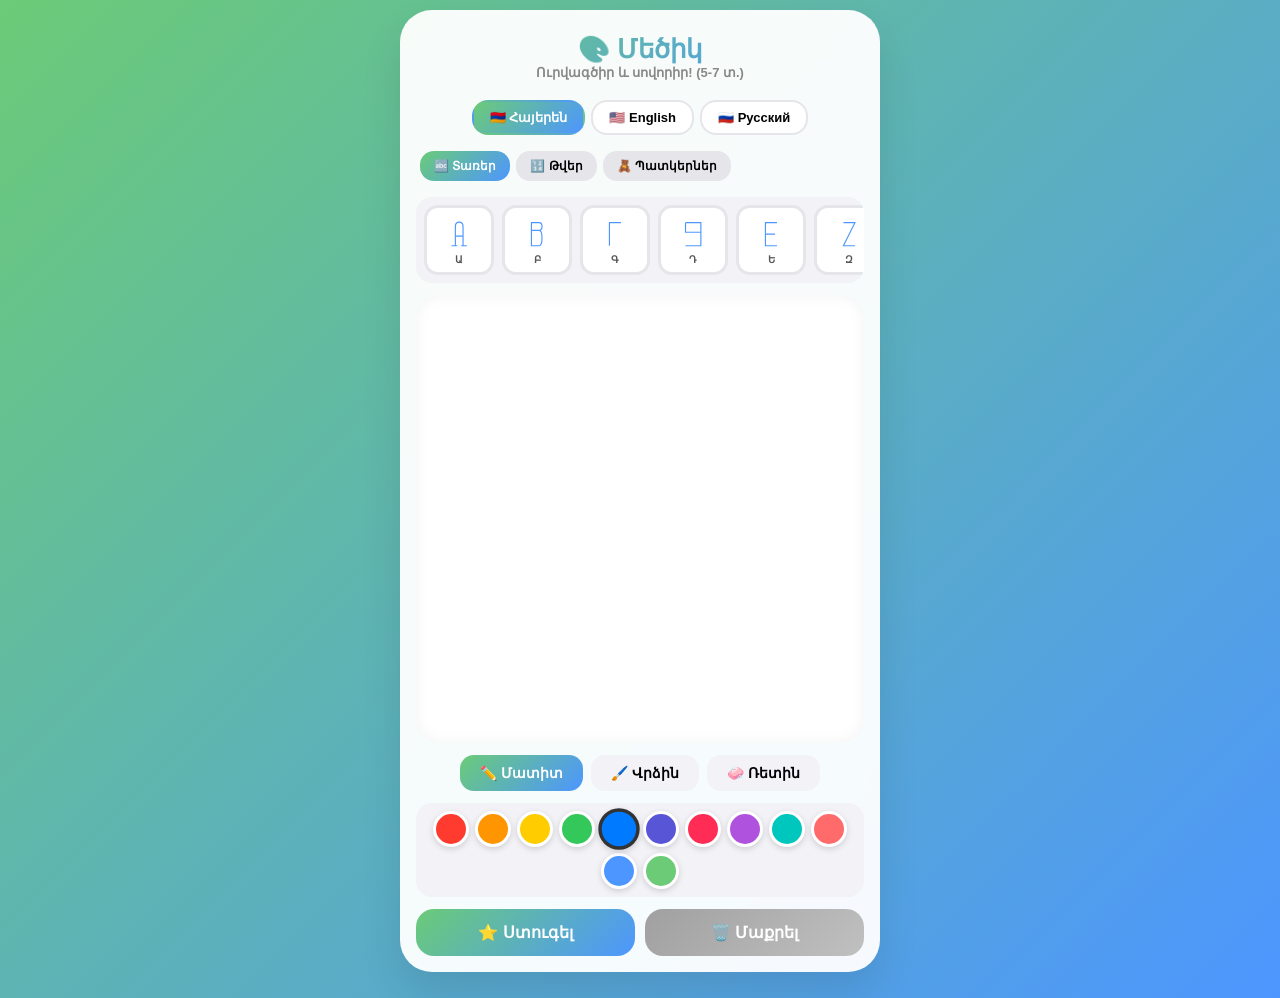
==== nkarik_junior.html @ f784a443 "Add files via upload" ====
<!DOCTYPE html>
<html lang="hy">
<head>
    <meta charset="UTF-8">
    <meta name="viewport" content="width=device-width, initial-scale=1.0, maximum-scale=1.0, user-scalable=no, viewport-fit=cover">
    <title>🎨 Նկարիկ - Մեծիկ (5-7)</title>
    <style>
        * { 
            margin: 0; 
            padding: 0; 
            box-sizing: border-box; 
            -webkit-tap-highlight-color: transparent; 
            user-select: none; 
        }

        @keyframes rainbowBg {
            0% { background-position: 0% 50%; }
            50% { background-position: 100% 50%; }
            100% { background-position: 0% 50%; }
        }

        @keyframes bounce { 0%, 100% { transform: scale(1); } 50% { transform: scale(1.1); } }
        @keyframes fadeIn { from { opacity: 0; transform: translateY(20px); } to { opacity: 1; transform: translateY(0); } }
        @keyframes starPop { 0% { transform: scale(0) rotate(0deg); } 50% { transform: scale(1.3) rotate(180deg); } 100% { transform: scale(1) rotate(360deg); } }

        body { 
            font-family: -apple-system, BlinkMacSystemFont, "Segoe UI", Roboto, sans-serif; 
            background: linear-gradient(135deg, #6BCB77 0%, #4D96FF 25%, #9B59B6 50%, #FF6B6B 75%, #6BCB77 100%);
            background-size: 400% 400%;
            animation: rainbowBg 18s ease infinite;
            min-height: 100vh; 
            display: flex; 
            flex-direction: column; 
            align-items: center; 
            padding: 10px; 
            overflow-y: auto; 
        }

        .app-card { 
            background: rgba(255, 255, 255, 0.95); 
            backdrop-filter: blur(20px);
            border-radius: 32px; 
            padding: 16px; 
            box-shadow: 0 20px 40px rgba(0,0,0,0.1); 
            max-width: 480px; 
            width: 100%; 
            display: flex; 
            flex-direction: column; 
            gap: 12px; 
            margin-bottom: 16px; 
        }

        .header { text-align: center; padding: 8px; }
        .header h1 { font-size: 26px; font-weight: 900; background: linear-gradient(135deg, #6BCB77, #4D96FF); -webkit-background-clip: text; -webkit-text-fill-color: transparent; }
        .header .subtitle { font-size: 13px; color: #888; font-weight: 600; }

        .lang-tabs {
            display: flex;
            gap: 6px;
            justify-content: center;
        }
        .lang-btn {
            padding: 8px 16px;
            border: 2px solid #E5E5EA;
            border-radius: 16px;
            background: white;
            font-size: 13px;
            font-weight: 700;
            cursor: pointer;
            transition: all 0.2s;
        }
        .lang-btn.active {
            background: linear-gradient(135deg, #6BCB77, #4D96FF);
            color: white;
            border-color: transparent;
        }

        .category-tabs {
            display: flex;
            gap: 6px;
            overflow-x: auto;
            padding: 4px;
        }
        .cat-btn {
            padding: 8px 14px;
            border: none;
            border-radius: 14px;
            background: #E5E5EA;
            font-size: 12px;
            font-weight: 700;
            cursor: pointer;
            white-space: nowrap;
            transition: all 0.2s;
        }
        .cat-btn.active {
            background: linear-gradient(135deg, #6BCB77, #4D96FF);
            color: white;
        }

        .template-scroll {
            display: flex;
            gap: 8px;
            overflow-x: auto;
            padding: 8px;
            background: #F2F2F7;
            border-radius: 16px;
        }
        .template-item {
            flex: 0 0 70px;
            height: 70px;
            border: 3px solid #E5E5EA;
            border-radius: 14px;
            background: white;
            cursor: pointer;
            display: flex;
            flex-direction: column;
            align-items: center;
            justify-content: center;
            transition: all 0.2s;
        }
        .template-item:active { transform: scale(0.95); }
        .template-item.active {
            border-color: #4D96FF;
            background: #E8F4FF;
            animation: bounce 0.4s ease;
        }
        .template-item svg {
            width: 60%;
            height: 60%;
            stroke: #4D96FF;
            stroke-width: 3;
            fill: none;
        }
        .template-item span {
            font-size: 10px;
            font-weight: 700;
            color: #555;
        }

        .canvas-area {
            position: relative;
            width: 100%;
            aspect-ratio: 1;
            background: #FFFFFF;
            border-radius: 24px;
            box-shadow: inset 0 0 15px rgba(0,0,0,0.05);
            overflow: hidden;
            touch-action: none;
        }
        canvas { position: absolute; top: 0; left: 0; width: 100%; height: 100%; z-index: 2; }
        .guide-overlay {
            position: absolute; top: 5%; left: 5%; width: 90%; height: 90%;
            opacity: 0.25; z-index: 1;
            display: flex; align-items: center; justify-content: center;
        }
        .guide-overlay svg { width: 100%; height: 100%; stroke: #4D96FF; stroke-width: 4; fill: none; stroke-linecap: round; stroke-linejoin: round; }

        .tools-row {
            display: flex;
            gap: 8px;
            justify-content: center;
        }
        .tool-btn {
            padding: 10px 20px;
            border: none;
            border-radius: 14px;
            background: #F2F2F7;
            font-size: 14px;
            font-weight: 700;
            cursor: pointer;
            transition: all 0.2s;
        }
        .tool-btn.active { background: linear-gradient(135deg, #6BCB77, #4D96FF); color: white; }

        .color-palette {
            display: flex;
            gap: 6px;
            justify-content: center;
            flex-wrap: wrap;
            padding: 8px;
            background: #F2F2F7;
            border-radius: 16px;
        }
        .color-dot {
            width: 36px; height: 36px;
            border-radius: 50%;
            cursor: pointer;
            border: 3px solid white;
            box-shadow: 0 2px 6px rgba(0,0,0,0.15);
            transition: transform 0.2s;
        }
        .color-dot.active { transform: scale(1.15); border-color: #333; }

        .action-btns { display: flex; gap: 10px; }
        .big-btn {
            flex: 1; padding: 14px; border: none; border-radius: 18px;
            font-size: 16px; font-weight: 800; cursor: pointer; color: white;
            display: flex; align-items: center; justify-content: center; gap: 6px;
        }
        .big-btn:active { transform: scale(0.97); }
        .btn-check { background: linear-gradient(135deg, #6BCB77, #4D96FF); }
        .btn-clear { background: linear-gradient(135deg, #A0A0A0, #C0C0C0); }

        .score-panel {
            display: none;
            text-align: center;
            padding: 16px;
            background: linear-gradient(135deg, #FFF9E6, #E6F7FF);
            border-radius: 20px;
            animation: fadeIn 0.5s ease;
        }
        .score-stars { font-size: 40px; margin: 8px 0; }
        .score-text { font-size: 18px; font-weight: 800; color: #4D96FF; }
        .score-bar {
            width: 100%; height: 20px;
            background: #E5E5EA;
            border-radius: 10px;
            overflow: hidden;
            margin: 10px 0;
        }
        .score-fill {
            height: 100%;
            background: linear-gradient(90deg, #6BCB77, #4D96FF);
            border-radius: 10px;
            transition: width 1s ease;
        }

        .result-panel {
            display: none;
            flex-direction: column;
            gap: 10px;
            animation: fadeIn 0.5s ease;
        }
        .result-img {
            width: 100%; aspect-ratio: 1;
            border-radius: 24px; object-fit: cover;
            box-shadow: 0 10px 30px rgba(0,0,0,0.15);
        }
    </style>
</head>
<body>

<div class="app-card">
    <div class="header">
        <h1>🎨 Մեծիկ</h1>
        <div class="subtitle">Ուրվագծիր և սովորիր! (5-7 տ.)</div>
    </div>

    <div class="lang-tabs">
        <button class="lang-btn active" onclick="setLanguage('hy')">🇦🇲 Հայերեն</button>
        <button class="lang-btn" onclick="setLanguage('en')">🇺🇸 English</button>
        <button class="lang-btn" onclick="setLanguage('ru')">🇷🇺 Русский</button>
    </div>

    <div class="category-tabs" id="categoryTabs">
        <button class="cat-btn active" onclick="setCategory('letters')">🔤 Տառեր</button>
        <button class="cat-btn" onclick="setCategory('numbers')">🔢 Թվեր</button>
        <button class="cat-btn" onclick="setCategory('objects')">🧸 Պատկերներ</button>
    </div>

    <div class="template-scroll" id="templateScroll"></div>

    <div class="canvas-area" id="canvasArea">
        <div class="guide-overlay" id="guideOverlay"></div>
        <canvas id="paintCanvas"></canvas>
    </div>

    <div class="tools-row">
        <button class="tool-btn active" onclick="setTool('pencil')">✏️ Մատիտ</button>
        <button class="tool-btn" onclick="setTool('brush')">🖌️ Վրձին</button>
        <button class="tool-btn" onclick="setTool('eraser')">🧼 Ռետին</button>
    </div>

    <div class="color-palette" id="colorPalette"></div>

    <div class="action-btns">
        <button class="big-btn btn-check" onclick="checkAccuracy()">⭐ Ստուգել</button>
        <button class="big-btn btn-clear" onclick="clearCanvas()">🗑️ Մաքրել</button>
    </div>

    <div class="score-panel" id="scorePanel">
        <div class="score-stars" id="scoreStars"></div>
        <div class="score-text" id="scoreText"></div>
        <div class="score-bar"><div class="score-fill" id="scoreFill"></div></div>
    </div>

    <div class="result-panel" id="resultPanel">
        <img class="result-img" id="resultImg" alt="Result">
        <button class="big-btn btn-check" onclick="saveArt()">💾 Պահպանել</button>
    </div>
</div>

<script>
// ============================================
// ՄԵՑԻԿ (5-7) - Ուրվագծում + Ճշգրտություն
// ============================================

const JUNIOR_DATA = {
    hy: {
        letters: [
            { id:'hy_A',  label:'Ա', path:'M40,80 L40,30 C40,15 60,15 60,30 L60,80 M30,80 L45,80 M55,80 L70,80 M40,55 L60,55' },
            { id:'hy_B',  label:'Բ', path:'M35,20 L55,20 C65,20 65,40 55,40 C65,40 65,80 55,80 L35,80 Z M35,40 L55,40' },
            { id:'hy_G',  label:'Գ', path:'M35,80 L35,20 L65,20' },
            { id:'hy_D',  label:'Դ', path:'M30,20 L70,20 L70,80 L30,80 M30,20 L30,45 L70,45' },
            { id:'hy_E',  label:'Ե', path:'M65,20 L35,20 L35,80 L65,80 M35,50 L60,50' },
            { id:'hy_Z',  label:'Զ', path:'M35,20 L65,20 L35,80 L65,80' },
            { id:'hy_EE', label:'Է', path:'M65,20 L35,20 L35,80 M35,50 L60,50' },
            { id:'hy_ET', label:'Ը', path:'M35,20 L35,80 M35,20 C55,20 55,50 35,50 C55,50 55,80 35,80' },
            { id:'hy_TO', label:'Թ', path:'M50,25 C35,25 25,35 25,50 C25,65 35,75 50,75 C65,75 75,65 75,50 C75,35 65,25 50,25 M35,50 L65,50' },
            { id:'hy_JE', label:'Ժ', path:'M35,20 L65,80 M65,20 L35,80 M50,20 L50,80' },
            { id:'hy_INI',label:'Ի', path:'M35,20 L35,80 M65,20 L65,80 M35,80 L65,20' },
            { id:'hy_LYN',label:'Լ', path:'M35,20 L35,80 L65,80' },
            { id:'hy_XAD',label:'Խ', path:'M35,20 L65,80 M65,20 L35,80' },
            { id:'hy_CA', label:'Ծ', path:'M35,80 L35,20 C50,20 65,30 65,50 C65,70 50,80 35,80' },
            { id:'hy_KEN',label:'Կ', path:'M35,20 L35,80 M35,50 L65,20 M35,50 L65,80' },
            { id:'hy_HO', label:'Հ', path:'M35,20 L35,80 M65,20 L65,80 M35,50 L65,50' },
            { id:'hy_DZA',label:'Ձ', path:'M35,20 L65,20 L35,50 L65,50 L35,80 L65,80' },
            { id:'hy_GHAT',label:'Ղ', path:'M65,20 L35,20 L35,80 M35,50 L65,50 L65,80' },
            { id:'hy_TCHE',label:'Ճ', path:'M35,20 L35,50 L65,50 L65,80' },
            { id:'hy_MEN',label:'Մ', path:'M35,80 L35,20 L50,50 L65,20 L65,80' },
            { id:'hy_YI', label:'Յ', path:'M35,20 L35,50 L65,50 M50,50 L50,80' },
            { id:'hy_NOW',label:'Ն', path:'M35,20 L35,80 L65,20 L65,80' },
            { id:'hy_SHA',label:'Շ', path:'M35,20 L35,80 L65,80 L65,20 M50,20 L50,80' },
            { id:'hy_VO', label:'Ո', path:'M35,20 C35,50 65,50 65,20 M50,40 L50,80' },
            { id:'hy_CHA',label:'Չ', path:'M35,20 L35,50 L65,50 M65,20 L65,80' },
            { id:'hy_PE', label:'Պ', path:'M35,80 L35,20 L65,20 L65,50 L35,50' },
            { id:'hy_DJA',label:'Ջ', path:'M35,20 L65,20 M50,20 L50,80 L35,80' },
            { id:'hy_RA', label:'Ռ', path:'M35,80 L35,20 C55,20 65,30 65,50 C65,70 50,80 65,80' },
            { id:'hy_SE', label:'Ս', path:'M65,35 C65,20 35,20 35,45 C35,70 65,70 65,75 C65,90 35,90 35,75' },
            { id:'hy_VEV',label:'Վ', path:'M35,20 L50,80 L65,20' },
            { id:'hy_TYO',label:'Տ', path:'M35,20 L65,20 M50,20 L50,80' },
            { id:'hy_RE', label:'Ր', path:'M35,20 L35,80 M35,20 L65,20 L65,50 L35,50' },
            { id:'hy_TSO',label:'Ց', path:'M35,20 L35,50 L65,20 M35,50 L65,80' },
            { id:'hy_OW', label:'Ու', path:'M25,20 C25,55 55,55 55,20 M40,45 L40,80 M55,20 L75,80' },
            { id:'hy_PIWR',label:'Փ', path:'M50,15 L50,85 M30,35 C30,15 70,15 70,35 C70,55 30,55 30,35 Z' },
            { id:'hy_KE', label:'Ք', path:'M35,20 L65,80 M65,20 L35,80 M35,50 L65,50' },
            { id:'hy_EV', label:'Եվ', path:'M25,45 C45,15 55,45 25,65 L55,65 M65,35 L45,80 L75,80' },
            { id:'hy_O',  label:'Օ', path:'M50,25 C35,25 25,35 25,50 C25,65 35,75 50,75 C65,75 75,65 75,50 C75,35 65,25 50,25' },
            { id:'hy_FE', label:'Ֆ', path:'M50,15 L50,85 M30,35 C30,15 70,15 70,35 C70,55 30,55 30,35 Z M35,60 L65,60' },
        ],
        numbers: [
            { id:'hn0', label:'0', path:'M50,30 C65,30 65,70 50,70 C35,70 35,30 50,30' },
            { id:'hn1', label:'1', path:'M45,35 L50,25 L50,70' },
            { id:'hn2', label:'2', path:'M35,35 C35,20 65,20 65,40 C65,55 35,55 35,70 L65,70' },
            { id:'hn3', label:'3', path:'M30,25 L65,25 L45,50 C55,50 70,58 70,70 C70,82 55,85 40,80' },
            { id:'hn4', label:'4', path:'M55,15 L30,55 L70,55 M55,15 L55,85' },
            { id:'hn5', label:'5', path:'M65,20 L35,20 L35,45 C40,40 65,40 65,62 C65,80 45,82 35,75' },
            { id:'hn6', label:'6', path:'M60,25 C45,25 35,40 35,60 C35,75 45,82 55,82 C65,82 71,72 71,60 C71,48 62,45 52,45' },
            { id:'hn7', label:'7', path:'M30,22 L70,22 L45,82' },
            { id:'hn8', label:'8', path:'M50,50 C30,50 30,22 50,22 C70,22 70,50 50,50 Z M50,50 C25,50 25,82 50,82 C75,82 75,50 50,50 Z' },
            { id:'hn9', label:'9', path:'M48,55 C38,55 29,52 29,40 C29,28 35,18 45,18 C55,18 65,25 65,40 C65,60 55,75 40,82' },
        ],
        objects: [
            { id:'h_apple',  label:'Խնձոր',  path:'M50,25 C40,25 30,30 30,45 C30,65 45,85 50,85 C55,85 70,65 70,45 C70,30 60,25 50,25 Z M50,25 Q55,15 60,10' },
            { id:'h_fish',   label:'Ձկնիկ',  path:'M15,50 C30,25 70,25 85,50 C70,75 30,75 15,50 Z M85,50 L95,65 L90,50 L95,35 Z' },
            { id:'h_butterfly', label:'Թիթեռ', path:'M50,25 C35,10 15,25 15,50 C15,75 35,90 50,75 C65,90 85,75 85,50 C85,25 65,10 50,25 M50,25 L50,75' },
            { id:'h_flower', label:'Ծաղիկ',  path:'M50,25 C55,15 65,15 65,25 C75,25 75,35 65,35 C65,45 55,45 50,35 C45,45 35,45 35,35 C25,35 25,25 35,25 C35,15 45,15 50,25 M50,35 L50,70' },
            { id:'h_house',  label:'Տուն',   path:'M25,80 L25,50 L50,25 L75,50 L75,80 M25,50 L75,50 M40,80 L40,60 L60,60 L60,80' },
            { id:'h_tree',   label:'Ծառ',    path:'M50,20 L25,60 L40,60 L40,80 L60,80 L60,60 L75,60 Z' },
        ]
    },
    en: {
        letters: [
            { id:'en_A', label:'A', path:'M50,15 L25,80 M50,15 L75,80 M33,60 L67,60' },
            { id:'en_B', label:'B', path:'M30,15 L30,85 M30,15 L55,15 C68,15 68,48 30,48 M30,48 L60,48 C70,48 70,85 30,85' },
            { id:'en_C', label:'C', path:'M70,25 C55,10 30,25 30,50 C30,75 55,90 70,75' },
            { id:'en_D', label:'D', path:'M30,15 L30,85 M30,15 C65,15 75,50 30,85' },
            { id:'en_E', label:'E', path:'M65,15 L30,15 L30,85 L65,85 M30,50 L55,50' },
            { id:'en_F', label:'F', path:'M65,15 L30,15 L30,85 M30,50 L55,50' },
            { id:'en_G', label:'G', path:'M70,25 C55,10 30,25 30,50 C30,75 55,90 70,75 L70,52 L52,52' },
            { id:'en_H', label:'H', path:'M30,15 L30,85 M70,15 L70,85 M30,50 L70,50' },
            { id:'en_I', label:'I', path:'M40,15 L60,15 M50,15 L50,85 M40,85 L60,85' },
            { id:'en_J', label:'J', path:'M60,15 L60,65 C60,80 35,80 35,65' },
            { id:'en_K', label:'K', path:'M30,15 L30,85 M70,15 L32,50 L70,85' },
            { id:'en_L', label:'L', path:'M35,15 L35,85 L70,85' },
            { id:'en_M', label:'M', path:'M25,85 L25,15 L50,50 L75,15 L75,85' },
            { id:'en_N', label:'N', path:'M30,85 L30,15 L70,85 L70,15' },
            { id:'en_O', label:'O', path:'M50,20 C70,20 70,80 50,80 C30,80 30,20 50,20' },
            { id:'en_P', label:'P', path:'M30,15 L30,85 M30,15 L55,15 C68,15 68,48 30,48' },
            { id:'en_Q', label:'Q', path:'M50,20 C70,20 70,80 50,80 C30,80 30,20 50,20 M62,62 L80,80' },
            { id:'en_R', label:'R', path:'M30,15 L30,85 M30,15 L55,15 C68,15 68,48 30,48 M32,48 L68,85' },
            { id:'en_S', label:'S', path:'M65,32 C65,15 35,15 35,35 C35,55 65,50 65,68 C65,85 35,85 35,68' },
            { id:'en_T', label:'T', path:'M30,15 L70,15 M50,15 L50,85' },
            { id:'en_U', label:'U', path:'M30,15 L30,60 C30,78 70,78 70,60 L70,15' },
            { id:'en_V', label:'V', path:'M25,15 L50,85 L75,15' },
            { id:'en_W', label:'W', path:'M20,15 L35,85 L50,40 L65,85 L80,15' },
            { id:'en_X', label:'X', path:'M25,15 L75,85 M75,15 L25,85' },
            { id:'en_Y', label:'Y', path:'M25,15 L50,50 L75,15 M50,50 L50,85' },
            { id:'en_Z', label:'Z', path:'M25,20 L75,20 L25,80 L75,80' },
        ],
        numbers: [
            { id:'en0', label:'0', path:'M50,30 C65,30 65,70 50,70 C35,70 35,30 50,30' },
            { id:'en1', label:'1', path:'M35,32 L50,20 L50,80 M35,80 L65,80' },
            { id:'en2', label:'2', path:'M30,35 C30,20 70,20 70,35 C70,55 30,60 30,80 L70,80' },
            { id:'en3', label:'3', path:'M30,25 L70,25 L45,50 C55,50 70,58 70,70 C70,82 55,85 40,80' },
            { id:'en4', label:'4', path:'M55,15 L30,55 L70,55 M55,15 L55,85' },
            { id:'en5', label:'5', path:'M65,20 L35,20 L35,45 C40,40 65,40 65,62 C65,80 45,82 35,75' },
            { id:'en6', label:'6', path:'M60,25 C45,25 35,40 35,60 C35,75 45,82 55,82 C65,82 71,72 71,60 C71,48 62,45 52,45' },
            { id:'en7', label:'7', path:'M30,22 L70,22 L45,82' },
            { id:'en8', label:'8', path:'M50,50 C30,50 30,22 50,22 C70,22 70,50 50,50 Z M50,50 C25,50 25,82 50,82 C75,82 75,50 50,50 Z' },
            { id:'en9', label:'9', path:'M48,55 C38,55 29,52 29,40 C29,28 35,18 45,18 C55,18 65,25 65,40 C65,60 55,75 40,82' },
        ],
        objects: [
            { id:'e_apple', label:'Apple', path:'M50,25 C40,25 30,30 30,45 C30,65 45,85 50,85 C55,85 70,65 70,45 C70,30 60,25 50,25 Z M50,25 Q55,15 60,10' },
            { id:'e_fish', label:'Fish', path:'M15,50 C30,25 70,25 85,50 C70,75 30,75 15,50 Z M85,50 L95,65 L90,50 L95,35 Z' },
            { id:'e_cat', label:'Cat', path:'M30,80 L30,50 L20,35 L30,45 L40,35 L50,45 L60,35 L70,45 L80,35 L70,50 L70,80 M35,40 A3,3 0 1,0 35,41 M65,40 A3,3 0 1,0 65,41' },
            { id:'e_dog', label:'Dog', path:'M25,80 L25,50 L20,30 L30,40 L35,30 L50,35 L65,30 L70,40 L80,30 L75,50 L75,80 M30,45 A3,3 0 1,0 30,46 M60,45 A3,3 0 1,0 60,46' },
            { id:'e_bird', label:'Bird', path:'M20,50 C20,30 40,20 50,30 C60,20 80,30 80,50 C80,60 70,70 50,70 C30,70 20,60 20,50 M80,50 L90,40 L85,50 L90,60' },
            { id:'e_car', label:'Car', path:'M15,70 L20,55 L35,55 L40,45 L70,45 L75,55 L85,55 L90,70 L85,70 C85,60 75,60 75,70 L35,70 C35,60 25,60 25,70 L15,70' },
        ]
    },
    ru: {
        letters: [
            { id:'ru_A', label:'А', path:'M50,15 L25,80 M50,15 L75,80 M33,60 L67,60' },
            { id:'ru_B', label:'Б', path:'M65,22 L35,22 L35,78 C35,78 65,78 65,60 C65,45 35,45 35,45' },
            { id:'ru_V', label:'В', path:'M30,15 L30,85 M30,15 L55,15 C65,15 65,48 30,48 M30,48 L60,48 C70,48 70,85 30,85' },
            { id:'ru_G', label:'Г', path:'M35,85 L35,15 L70,15' },
            { id:'ru_D', label:'Д', path:'M25,75 L35,75 L35,25 L65,25 L65,75 L75,75 M25,75 L25,85 M75,75 L75,85' },
            { id:'ru_E', label:'Е', path:'M65,15 L30,15 L30,85 L65,85 M30,50 L55,50' },
            { id:'ru_YO',label:'Ё', path:'M65,25 L30,25 L30,85 L65,85 M30,55 L55,55 M40,10 A2,2 0 1,0 40,11 M60,10 A2,2 0 1,0 60,11' },
            { id:'ru_ZH',label:'Ж', path:'M30,15 L70,85 M70,15 L30,85 M50,15 L50,85 M30,50 L70,50' },
            { id:'ru_Z', label:'З', path:'M35,25 C35,10 65,10 65,35 C65,50 45,50 45,50 C45,50 65,50 65,70 C65,90 35,90 35,75' },
            { id:'ru_I', label:'И', path:'M30,15 L30,85 M70,15 L70,85 M70,85 L30,15' },
            { id:'ru_Y', label:'Й', path:'M30,25 L30,85 M70,25 L70,85 M70,85 L30,25 M40,15 Q50,8 60,15' },
            { id:'ru_K', label:'К', path:'M35,15 L35,85 M35,50 L65,15 M35,50 L65,85' },
            { id:'ru_L', label:'Л', path:'M30,85 L45,15 L70,15 L70,85' },
            { id:'ru_M', label:'М', path:'M25,85 L25,15 L50,45 L75,15 L75,85' },
            { id:'ru_N', label:'Н', path:'M30,15 L30,85 M70,15 L70,85 M30,50 L70,50' },
            { id:'ru_O', label:'О', path:'M50,20 C70,20 70,80 50,80 C30,80 30,20 50,20' },
            { id:'ru_P', label:'П', path:'M30,85 L30,15 L70,15 L70,85' },
            { id:'ru_R', label:'Р', path:'M35,15 L35,85 M35,15 L60,15 C72,15 72,48 35,48' },
            { id:'ru_S', label:'С', path:'M70,25 C55,10 30,25 30,50 C30,75 55,90 70,75' },
            { id:'ru_T', label:'Т', path:'M25,15 L75,15 M50,15 L50,85' },
            { id:'ru_U', label:'У', path:'M25,15 L45,55 L30,85 M45,55 L70,15' },
            { id:'ru_F', label:'Ф', path:'M50,15 L50,85 M50,50 C25,50 25,25 50,25 C75,25 75,50 50,50 Z M50,50 C25,50 25,75 50,75 C75,75 75,50 50,50 Z' },
            { id:'ru_X', label:'Х', path:'M25,15 L75,85 M75,15 L25,85' },
            { id:'ru_TS',label:'Ц', path:'M30,15 L30,75 L65,75 L65,15 M65,75 L65,85 M65,85 L73,85' },
            { id:'ru_CH',label:'Ч', path:'M30,15 L30,50 L65,50 M65,15 L65,85' },
            { id:'ru_SH',label:'Ш', path:'M25,15 L25,75 L75,75 L75,15 M42,15 L42,75 M58,15 L58,75' },
            { id:'ru_SHCH',label:'Щ', path:'M25,15 L25,75 L75,75 L75,15 M42,15 L42,75 M58,15 L58,75 M75,75 L75,85 L82,85' },
            { id:'ru_HARD',label:'Ъ', path:'M25,20 L45,20 M45,20 L45,80 M45,50 C65,50 65,80 45,80' },
            { id:'ru_YERY',label:'Ы', path:'M30,15 L30,85 M30,50 C55,50 55,85 30,85 M65,15 L65,85' },
            { id:'ru_SOFT',label:'Ь', path:'M35,15 L35,85 M35,50 C60,50 60,85 35,85' },
            { id:'ru_E_REV',label:'Э', path:'M35,25 C55,25 60,35 60,50 C60,65 55,75 35,75 M30,50 L55,50' },
            { id:'ru_YU',label:'Ю', path:'M30,15 L30,85 M30,50 L50,50 M75,50 C75,25 50,25 50,50 C50,75 75,75 75,50 Z' },
            { id:'ru_YA',label:'Я', path:'M40,85 L40,15 L60,15 C72,15 72,45 40,45 M40,45 L65,85' },
        ],
        numbers: [
            { id:'rn0', label:'0', path:'M50,30 C65,30 65,70 50,70 C35,70 35,30 50,30' },
            { id:'rn1', label:'1', path:'M45,35 L50,25 L50,70' },
            { id:'rn2', label:'2', path:'M35,35 C35,20 65,20 65,40 C65,55 35,55 35,70 L65,70' },
            { id:'rn3', label:'3', path:'M30,25 L65,25 L45,50 C55,50 70,58 70,70 C70,82 55,85 40,80' },
            { id:'rn4', label:'4', path:'M55,15 L30,55 L70,55 M55,15 L55,85' },
            { id:'rn5', label:'5', path:'M65,20 L35,20 L35,45 C40,40 65,40 65,62 C65,80 45,82 35,75' },
            { id:'rn6', label:'6', path:'M60,25 C45,25 35,40 35,60 C35,75 45,82 55,82 C65,82 71,72 71,60 C71,48 62,45 52,45' },
            { id:'rn7', label:'7', path:'M30,22 L70,22 L45,82' },
            { id:'rn8', label:'8', path:'M50,50 C30,50 30,22 50,22 C70,22 70,50 50,50 Z M50,50 C25,50 25,82 50,82 C75,82 75,50 50,50 Z' },
            { id:'rn9', label:'9', path:'M48,55 C38,55 29,52 29,40 C29,28 35,18 45,18 C55,18 65,25 65,40 C65,60 55,75 40,82' },
        ],
        objects: [
            { id:'r_apple', label:'Яблоко', path:'M50,25 C40,25 30,30 30,45 C30,65 45,85 50,85 C55,85 70,65 70,45 C70,30 60,25 50,25 Z M50,25 Q55,15 60,10' },
            { id:'r_fish', label:'Рыбка', path:'M15,50 C30,25 70,25 85,50 C70,75 30,75 15,50 Z M85,50 L95,65 L90,50 L95,35 Z' },
            { id:'r_cat', label:'Кошка', path:'M30,80 L30,50 L20,35 L30,45 L40,35 L50,45 L60,35 L70,45 L80,35 L70,50 L70,80 M35,40 A3,3 0 1,0 35,41 M65,40 A3,3 0 1,0 65,41' },
            { id:'r_dog', label:'Собака', path:'M25,80 L25,50 L20,30 L30,40 L35,30 L50,35 L65,30 L70,40 L80,30 L75,50 L75,80 M30,45 A3,3 0 1,0 30,46 M60,45 A3,3 0 1,0 60,46' },
            { id:'r_sun', label:'Солнце', path:'M50,35 C60,35 65,40 65,50 C65,60 60,65 50,65 C40,65 35,60 35,50 C35,40 40,35 50,35 M50,20 L50,10 M50,80 L50,90 M20,50 L10,50 M80,50 L90,50 M28,28 L20,20 M72,72 L80,80 M28,72 L20,80 M72,28 L80,20' },
            { id:'r_ball', label:'Мяч', path:'M50,20 C70,20 80,35 80,50 C80,65 70,80 50,80 C30,80 20,65 20,50 C20,35 30,20 50,20 M20,50 C35,55 65,55 80,50 M50,20 C45,35 45,65 50,80' },
        ]
    }
};

const JUNIOR_COLORS = [
    '#FF3B30', '#FF9500', '#FFCC00', '#34C759', 
    '#007AFF', '#5856D6', '#FF2D55', '#AF52DE',
    '#00C7BE', '#FF6B6B', '#4D96FF', '#6BCB77'
];

let currentLang = 'hy';
let currentCategory = 'letters';
let currentTemplate = null;
let currentTool = 'pencil';
let currentColor = '#4D96FF';
let isDrawing = false;
let userStrokes = [];

const canvas = document.getElementById('paintCanvas');
const ctx = canvas.getContext('2d');
const guideOverlay = document.getElementById('guideOverlay');

function setupCanvas() {
    const rect = document.getElementById('canvasArea').getBoundingClientRect();
    canvas.width = rect.width;
    canvas.height = rect.height;
    ctx.lineCap = 'round';
    ctx.lineJoin = 'round';
}

function setLanguage(lang) {
    currentLang = lang;
    document.querySelectorAll('.lang-btn').forEach(b => b.classList.remove('active'));
    event.target.classList.add('active');
    renderTemplates();
}

function setCategory(cat) {
    currentCategory = cat;
    document.querySelectorAll('.cat-btn').forEach(b => b.classList.remove('active'));
    event.target.classList.add('active');
    renderTemplates();
}

function renderTemplates() {
    const scroll = document.getElementById('templateScroll');
    scroll.innerHTML = '';

    const items = JUNIOR_DATA[currentLang][currentCategory];
    items.forEach(tmpl => {
        const item = document.createElement('div');
        item.className = 'template-item';
        item.innerHTML = `
            <svg viewBox="0 0 100 100"><path d="${tmpl.path}" /></svg>
            <span>${tmpl.label}</span>
        `;
        item.onclick = () => selectTemplate(tmpl, item);
        scroll.appendChild(item);
    });
}

function selectTemplate(tmpl, element) {
    currentTemplate = tmpl;
    userStrokes = [];
    document.querySelectorAll('.template-item').forEach(i => i.classList.remove('active'));
    element.classList.add('active');

    guideOverlay.innerHTML = `<svg viewBox="0 0 100 100"><path d="${tmpl.path}" /></svg>`;
    clearCanvas();
    document.getElementById('scorePanel').style.display = 'none';
}

function renderColors() {
    const palette = document.getElementById('colorPalette');
    palette.innerHTML = '';

    JUNIOR_COLORS.forEach((color, i) => {
        const dot = document.createElement('div');
        dot.className = `color-dot ${i === 4 ? 'active' : ''}`;
        dot.style.backgroundColor = color;
        dot.onclick = () => {
            currentColor = color;
            document.querySelectorAll('.color-dot').forEach(d => d.classList.remove('active'));
            dot.classList.add('active');
        };
        palette.appendChild(dot);
    });
}

function setTool(tool) {
    currentTool = tool;
    document.querySelectorAll('.tool-btn').forEach(b => b.classList.remove('active'));
    event.target.classList.add('active');
}

function getPos(e) {
    const rect = canvas.getBoundingClientRect();
    const clientX = e.touches ? e.touches[0].clientX : e.clientX;
    const clientY = e.touches ? e.touches[0].clientY : e.clientY;
    return { x: clientX - rect.left, y: clientY - rect.top };
}

function startDraw(e) {
    isDrawing = true;
    const pos = getPos(e);
    ctx.beginPath();
    ctx.moveTo(pos.x, pos.y);
    userStrokes.push([pos]);
}

function draw(e) {
    if (!isDrawing) return;
    const pos = getPos(e);

    if (currentTool === 'eraser') {
        ctx.globalCompositeOperation = 'destination-out';
        ctx.lineWidth = 20;
    } else {
        ctx.globalCompositeOperation = 'source-over';
        ctx.strokeStyle = currentColor;
        ctx.lineWidth = currentTool === 'brush' ? 12 : 6;
    }

    ctx.lineTo(pos.x, pos.y);
    ctx.stroke();

    if (userStrokes.length > 0) {
        userStrokes[userStrokes.length - 1].push(pos);
    }
}

function stopDraw() {
    isDrawing = false;
    ctx.beginPath();
    ctx.globalCompositeOperation = 'source-over';
}

function clearCanvas() {
    ctx.clearRect(0, 0, canvas.width, canvas.height);
    userStrokes = [];
    document.getElementById('scorePanel').style.display = 'none';
    document.getElementById('resultPanel').style.display = 'none';
}

// Simple accuracy check based on pixel coverage
function checkAccuracy() {
    if (!currentTemplate || userStrokes.length === 0) {
        alert('Նախ նկարիր ուրվագիծը!');
        return;
    }

    // Create a canvas with the guide path
    const guideCanvas = document.createElement('canvas');
    guideCanvas.width = canvas.width;
    guideCanvas.height = canvas.height;
    const gctx = guideCanvas.getContext('2d');

    gctx.strokeStyle = 'white';
    gctx.lineWidth = 15;
    gctx.lineCap = 'round';
    gctx.lineJoin = 'round';

    const path = new Path2D(currentTemplate.path);
    gctx.save();
    gctx.translate(canvas.width/2, canvas.height/2);
    gctx.scale(canvas.width/100 * 0.9, canvas.height/100 * 0.9);
    gctx.translate(-50, -50);
    gctx.stroke(path);
    gctx.restore();

    // Get pixel data
    const guideData = gctx.getImageData(0, 0, canvas.width, canvas.height).data;
    const userData = ctx.getImageData(0, 0, canvas.width, canvas.height).data;

    let guidePixels = 0;
    let coveredPixels = 0;

    for (let i = 3; i < guideData.length; i += 4) {
        if (guideData[i] > 0) {
            guidePixels++;
            if (userData[i] > 0) {
                coveredPixels++;
            }
        }
    }

    const accuracy = guidePixels > 0 ? Math.round((coveredPixels / guidePixels) * 100) : 0;
    showScore(accuracy);
}

function showScore(accuracy) {
    const panel = document.getElementById('scorePanel');
    const stars = document.getElementById('scoreStars');
    const text = document.getElementById('scoreText');
    const fill = document.getElementById('scoreFill');

    panel.style.display = 'block';

    // Stars
    let starCount = accuracy > 80 ? 3 : accuracy > 50 ? 2 : 1;
    stars.innerText = '⭐'.repeat(starCount);

    // Text
    const messages = {
        hy: { high: 'Գերազանց! 🎉', mid: 'Լավ է! 👍', low: 'Փորձիր կրկին! 💪' },
        en: { high: 'Excellent! 🎉', mid: 'Good job! 👍', low: 'Try again! 💪' },
        ru: { high: 'Отлично! 🎉', mid: 'Хорошо! 👍', low: 'Попробуй еще! 💪' }
    };

    let level = accuracy > 80 ? 'high' : accuracy > 50 ? 'mid' : 'low';
    text.innerText = `${messages[currentLang][level]} — ${accuracy}%`;

    // Bar
    fill.style.width = accuracy + '%';

    // Generate colored result
    generateResult(accuracy);
}

function generateResult(accuracy) {
    const resultCanvas = document.createElement('canvas');
    resultCanvas.width = 512;
    resultCanvas.height = 512;
    const rctx = resultCanvas.getContext('2d');

    // Background based on accuracy
    const grad = rctx.createLinearGradient(0, 0, 512, 512);
    if (accuracy > 80) {
        grad.addColorStop(0, '#E8F5E9');
        grad.addColorStop(1, '#C8E6C9');
    } else if (accuracy > 50) {
        grad.addColorStop(0, '#FFF8E1');
        grad.addColorStop(1, '#FFECB3');
    } else {
        grad.addColorStop(0, '#FFEBEE');
        grad.addColorStop(1, '#FFCDD2');
    }
    rctx.fillStyle = grad;
    rctx.fillRect(0, 0, 512, 512);

    // Draw the shape with user's color
    rctx.strokeStyle = currentColor;
    rctx.fillStyle = currentColor + '40';
    rctx.lineWidth = 8;

    const path = new Path2D(currentTemplate.path);
    rctx.save();
    rctx.translate(256, 256);
    rctx.scale(3.5, 3.5);
    rctx.translate(-50, -50);
    rctx.fill(path);
    rctx.stroke(path);
    rctx.restore();

    // Add sparkles for high accuracy
    if (accuracy > 80) {
        for (let i = 0; i < 30; i++) {
            rctx.fillStyle = `hsl(${Math.random() * 360}, 100%, 70%)`;
            rctx.beginPath();
            rctx.arc(Math.random() * 512, Math.random() * 512, Math.random() * 6 + 2, 0, Math.PI * 2);
            rctx.fill();
        }
    }

    document.getElementById('resultImg').src = resultCanvas.toDataURL('image/png');
    document.getElementById('resultPanel').style.display = 'flex';
}

function saveArt() {
    const link = document.createElement('a');
    link.download = `nkarik-junior-${Date.now()}.png`;
    link.href = document.getElementById('resultImg').src;
    link.click();
}

// Events
canvas.addEventListener('mousedown', startDraw);
canvas.addEventListener('mousemove', draw);
canvas.addEventListener('mouseup', stopDraw);
canvas.addEventListener('mouseout', stopDraw);

canvas.addEventListener('touchstart', (e) => { e.preventDefault(); startDraw(e); });
canvas.addEventListener('touchmove', (e) => { e.preventDefault(); draw(e); });
canvas.addEventListener('touchend', stopDraw);

window.addEventListener('resize', setupCanvas);

// Init
setTimeout(() => {
    setupCanvas();
    renderTemplates();
    renderColors();
}, 100);
</script>
</body>
</html>
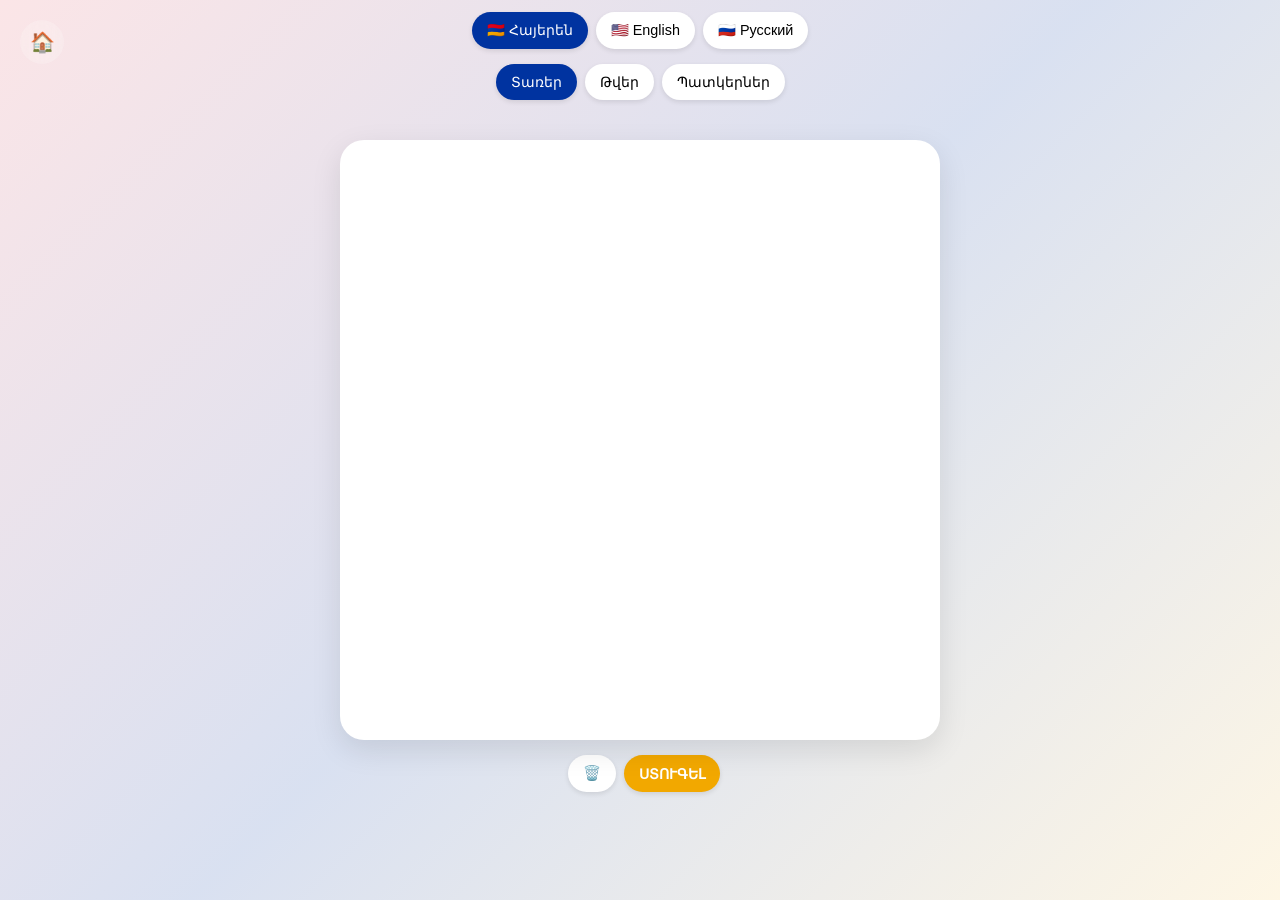
==== commit fabd5a5a: "Reconstruct Nkarik AI into modular age-grouped architecture - Restructured 7 legacy HTML files into " ====
--- a/nkarik_junior.html
+++ b/nkarik_junior.html
@@ -2,761 +2,381 @@
 <html lang="hy">
 <head>
     <meta charset="UTF-8">
-    <meta name="viewport" content="width=device-width, initial-scale=1.0, maximum-scale=1.0, user-scalable=no, viewport-fit=cover">
-    <title>🎨 Նկարիկ - Մեծիկ (5-7)</title>
+    <meta name="viewport" content="width=device-width, initial-scale=1.0, maximum-scale=1.0, user-scalable=no">
+    <title>Նկարիկ Մեծիկ (5-7)</title>
+    <link rel="stylesheet" href="shared/styles.css">
     <style>
-        * { 
-            margin: 0; 
-            padding: 0; 
-            box-sizing: border-box; 
-            -webkit-tap-highlight-color: transparent; 
-            user-select: none; 
-        }
-
-        @keyframes rainbowBg {
-            0% { background-position: 0% 50%; }
-            50% { background-position: 100% 50%; }
-            100% { background-position: 0% 50%; }
-        }
-
-        @keyframes bounce { 0%, 100% { transform: scale(1); } 50% { transform: scale(1.1); } }
-        @keyframes fadeIn { from { opacity: 0; transform: translateY(20px); } to { opacity: 1; transform: translateY(0); } }
-        @keyframes starPop { 0% { transform: scale(0) rotate(0deg); } 50% { transform: scale(1.3) rotate(180deg); } 100% { transform: scale(1) rotate(360deg); } }
-
-        body { 
-            font-family: -apple-system, BlinkMacSystemFont, "Segoe UI", Roboto, sans-serif; 
-            background: linear-gradient(135deg, #6BCB77 0%, #4D96FF 25%, #9B59B6 50%, #FF6B6B 75%, #6BCB77 100%);
-            background-size: 400% 400%;
-            animation: rainbowBg 18s ease infinite;
-            min-height: 100vh; 
-            display: flex; 
-            flex-direction: column; 
-            align-items: center; 
-            padding: 10px; 
-            overflow-y: auto; 
-        }
-
-        .app-card { 
-            background: rgba(255, 255, 255, 0.95); 
-            backdrop-filter: blur(20px);
-            border-radius: 32px; 
-            padding: 16px; 
-            box-shadow: 0 20px 40px rgba(0,0,0,0.1); 
-            max-width: 480px; 
-            width: 100%; 
-            display: flex; 
-            flex-direction: column; 
-            gap: 12px; 
-            margin-bottom: 16px; 
-        }
-
-        .header { text-align: center; padding: 8px; }
-        .header h1 { font-size: 26px; font-weight: 900; background: linear-gradient(135deg, #6BCB77, #4D96FF); -webkit-background-clip: text; -webkit-text-fill-color: transparent; }
-        .header .subtitle { font-size: 13px; color: #888; font-weight: 600; }
-
-        .lang-tabs {
+        .canvas-wrapper {
+            background: white;
+            border-radius: 24px;
+            padding: 10px;
+            box-shadow: 0 10px 30px rgba(0,0,0,0.1);
+            margin: 15px 0;
+            width: 100%;
+            aspect-ratio: 1;
+            position: relative;
+        }
+        canvas {
+            width: 100%;
+            height: 100%;
+            border-radius: 16px;
+            touch-action: none;
+            position: absolute;
+            top: 10px;
+            left: 10px;
+            width: calc(100% - 20px);
+            height: calc(100% - 20px);
+        }
+        #guideCanvas {
+            pointer-events: none;
+            opacity: 0.25;
+        }
+        .toolbar {
             display: flex;
-            gap: 6px;
+            flex-wrap: wrap;
+            gap: 8px;
             justify-content: center;
-        }
-        .lang-btn {
-            padding: 8px 16px;
-            border: 2px solid #E5E5EA;
-            border-radius: 16px;
-            background: white;
-            font-size: 13px;
-            font-weight: 700;
-            cursor: pointer;
-            transition: all 0.2s;
-        }
-        .lang-btn.active {
-            background: linear-gradient(135deg, #6BCB77, #4D96FF);
-            color: white;
-            border-color: transparent;
-        }
-
-        .category-tabs {
-            display: flex;
-            gap: 6px;
-            overflow-x: auto;
-            padding: 4px;
-        }
-        .cat-btn {
-            padding: 8px 14px;
+            margin-bottom: 15px;
+        }
+        .btn {
+            padding: 10px 15px;
+            border-radius: 20px;
             border: none;
-            border-radius: 14px;
-            background: #E5E5EA;
-            font-size: 12px;
-            font-weight: 700;
-            cursor: pointer;
-            white-space: nowrap;
-            transition: all 0.2s;
-        }
-        .cat-btn.active {
-            background: linear-gradient(135deg, #6BCB77, #4D96FF);
-            color: white;
-        }
-
-        .template-scroll {
-            display: flex;
-            gap: 8px;
-            overflow-x: auto;
-            padding: 8px;
-            background: #F2F2F7;
-            border-radius: 16px;
-        }
-        .template-item {
-            flex: 0 0 70px;
-            height: 70px;
-            border: 3px solid #E5E5EA;
-            border-radius: 14px;
             background: white;
             cursor: pointer;
+            box-shadow: 0 2px 5px rgba(0,0,0,0.1);
+            font-size: 0.9rem;
+        }
+        .btn.active {
+            background: var(--arm-blue);
+            color: white;
+        }
+        .templates {
             display: flex;
+            gap: 10px;
+            overflow-x: auto;
+            width: 100%;
+            padding: 5px 0;
+        }
+        .template-card {
+            min-width: 70px;
+            height: 70px;
+            background: white;
+            border-radius: 12px;
+            padding: 5px;
+            text-align: center;
+            cursor: pointer;
+            box-shadow: 0 2px 5px rgba(0,0,0,0.1);
+        }
+        .template-card svg {
+            width: 40px;
+            height: 40px;
+        }
+        .label { font-size: 0.7rem; color: #666; }
+
+        .score-overlay {
+            position: fixed;
+            inset: 0;
+            background: rgba(255,255,255,0.95);
+            display: none;
             flex-direction: column;
             align-items: center;
             justify-content: center;
-            transition: all 0.2s;
-        }
-        .template-item:active { transform: scale(0.95); }
-        .template-item.active {
-            border-color: #4D96FF;
-            background: #E8F4FF;
-            animation: bounce 0.4s ease;
-        }
-        .template-item svg {
-            width: 60%;
-            height: 60%;
-            stroke: #4D96FF;
-            stroke-width: 3;
-            fill: none;
-        }
-        .template-item span {
-            font-size: 10px;
-            font-weight: 700;
-            color: #555;
-        }
-
-        .canvas-area {
-            position: relative;
-            width: 100%;
-            aspect-ratio: 1;
-            background: #FFFFFF;
-            border-radius: 24px;
-            box-shadow: inset 0 0 15px rgba(0,0,0,0.05);
-            overflow: hidden;
-            touch-action: none;
-        }
-        canvas { position: absolute; top: 0; left: 0; width: 100%; height: 100%; z-index: 2; }
-        .guide-overlay {
-            position: absolute; top: 5%; left: 5%; width: 90%; height: 90%;
-            opacity: 0.25; z-index: 1;
-            display: flex; align-items: center; justify-content: center;
-        }
-        .guide-overlay svg { width: 100%; height: 100%; stroke: #4D96FF; stroke-width: 4; fill: none; stroke-linecap: round; stroke-linejoin: round; }
-
-        .tools-row {
-            display: flex;
-            gap: 8px;
-            justify-content: center;
-        }
-        .tool-btn {
-            padding: 10px 20px;
-            border: none;
-            border-radius: 14px;
-            background: #F2F2F7;
-            font-size: 14px;
-            font-weight: 700;
-            cursor: pointer;
-            transition: all 0.2s;
-        }
-        .tool-btn.active { background: linear-gradient(135deg, #6BCB77, #4D96FF); color: white; }
-
-        .color-palette {
-            display: flex;
-            gap: 6px;
-            justify-content: center;
-            flex-wrap: wrap;
-            padding: 8px;
-            background: #F2F2F7;
-            border-radius: 16px;
-        }
-        .color-dot {
-            width: 36px; height: 36px;
-            border-radius: 50%;
-            cursor: pointer;
-            border: 3px solid white;
-            box-shadow: 0 2px 6px rgba(0,0,0,0.15);
-            transition: transform 0.2s;
-        }
-        .color-dot.active { transform: scale(1.15); border-color: #333; }
-
-        .action-btns { display: flex; gap: 10px; }
-        .big-btn {
-            flex: 1; padding: 14px; border: none; border-radius: 18px;
-            font-size: 16px; font-weight: 800; cursor: pointer; color: white;
-            display: flex; align-items: center; justify-content: center; gap: 6px;
-        }
-        .big-btn:active { transform: scale(0.97); }
-        .btn-check { background: linear-gradient(135deg, #6BCB77, #4D96FF); }
-        .btn-clear { background: linear-gradient(135deg, #A0A0A0, #C0C0C0); }
-
-        .score-panel {
-            display: none;
-            text-align: center;
-            padding: 16px;
-            background: linear-gradient(135deg, #FFF9E6, #E6F7FF);
+            z-index: 2000;
+        }
+        .stars { font-size: 4rem; margin: 20px 0; }
+        .result-canvas {
+            width: 256px;
+            height: 256px;
             border-radius: 20px;
-            animation: fadeIn 0.5s ease;
-        }
-        .score-stars { font-size: 40px; margin: 8px 0; }
-        .score-text { font-size: 18px; font-weight: 800; color: #4D96FF; }
-        .score-bar {
-            width: 100%; height: 20px;
-            background: #E5E5EA;
-            border-radius: 10px;
-            overflow: hidden;
-            margin: 10px 0;
-        }
-        .score-fill {
-            height: 100%;
-            background: linear-gradient(90deg, #6BCB77, #4D96FF);
-            border-radius: 10px;
-            transition: width 1s ease;
-        }
-
-        .result-panel {
-            display: none;
-            flex-direction: column;
-            gap: 10px;
-            animation: fadeIn 0.5s ease;
-        }
-        .result-img {
-            width: 100%; aspect-ratio: 1;
-            border-radius: 24px; object-fit: cover;
-            box-shadow: 0 10px 30px rgba(0,0,0,0.15);
+            box-shadow: 0 10px 30px rgba(0,0,0,0.2);
+            margin-bottom: 20px;
         }
     </style>
 </head>
 <body>
-
-<div class="app-card">
-    <div class="header">
-        <h1>🎨 Մեծիկ</h1>
-        <div class="subtitle">Ուրվագծիր և սովորիր! (5-7 տ.)</div>
+    <button class="back-btn" onclick="location.href='index.html'">🏠</button>
+
+    <div class="container">
+        <div class="toolbar" id="langs">
+            <button class="btn active" onclick="setLanguage('hy', this)">🇦🇲 Հայերեն</button>
+            <button class="btn" onclick="setLanguage('en', this)">🇺🇸 English</button>
+            <button class="btn" onclick="setLanguage('ru', this)">🇷🇺 Русский</button>
+        </div>
+
+        <div class="toolbar" id="cats">
+            <button class="btn active" onclick="setCategory('hy_letters', this)" id="btn_hy">Տառեր</button>
+            <button class="btn" onclick="setCategory('numbers', this)" id="btn_num">Թվեր</button>
+            <button class="btn" onclick="setCategory('objects', this)" id="btn_obj">Պատկերներ</button>
+        </div>
+
+        <div class="templates" id="templateList"></div>
+
+        <div class="canvas-wrapper">
+            <canvas id="userCanvas"></canvas>
+            <canvas id="guideCanvas"></canvas>
+        </div>
+
+        <div class="toolbar">
+            <div id="palette" style="display: flex; gap: 5px;"></div>
+            <button class="btn" onclick="clearCanvas()">🗑️</button>
+            <button class="btn" style="background: var(--arm-orange); color: white; font-weight: bold;" onclick="checkMyDrawing()" id="btn_check">ՍՏՈՒԳԵԼ</button>
+        </div>
     </div>
 
-    <div class="lang-tabs">
-        <button class="lang-btn active" onclick="setLanguage('hy')">🇦🇲 Հայերեն</button>
-        <button class="lang-btn" onclick="setLanguage('en')">🇺🇸 English</button>
-        <button class="lang-btn" onclick="setLanguage('ru')">🇷🇺 Русский</button>
+    <div class="score-overlay" id="scoreOverlay">
+        <h2 id="scoreTitle">Գերազանց!</h2>
+        <div class="stars" id="starDisplay">⭐⭐⭐</div>
+        <canvas class="result-canvas" id="resultCanvas" width="512" height="512"></canvas>
+        <div class="toolbar">
+            <button class="btn" onclick="closeOverlay()">Նորից</button>
+            <button class="btn" onclick="saveResult()">Պահպանել</button>
+        </div>
     </div>
 
-    <div class="category-tabs" id="categoryTabs">
-        <button class="cat-btn active" onclick="setCategory('letters')">🔤 Տառեր</button>
-        <button class="cat-btn" onclick="setCategory('numbers')">🔢 Թվեր</button>
-        <button class="cat-btn" onclick="setCategory('objects')">🧸 Պատկերներ</button>
-    </div>
-
-    <div class="template-scroll" id="templateScroll"></div>
-
-    <div class="canvas-area" id="canvasArea">
-        <div class="guide-overlay" id="guideOverlay"></div>
-        <canvas id="paintCanvas"></canvas>
-    </div>
-
-    <div class="tools-row">
-        <button class="tool-btn active" onclick="setTool('pencil')">✏️ Մատիտ</button>
-        <button class="tool-btn" onclick="setTool('brush')">🖌️ Վրձին</button>
-        <button class="tool-btn" onclick="setTool('eraser')">🧼 Ռետին</button>
-    </div>
-
-    <div class="color-palette" id="colorPalette"></div>
-
-    <div class="action-btns">
-        <button class="big-btn btn-check" onclick="checkAccuracy()">⭐ Ստուգել</button>
-        <button class="big-btn btn-clear" onclick="clearCanvas()">🗑️ Մաքրել</button>
-    </div>
-
-    <div class="score-panel" id="scorePanel">
-        <div class="score-stars" id="scoreStars"></div>
-        <div class="score-text" id="scoreText"></div>
-        <div class="score-bar"><div class="score-fill" id="scoreFill"></div></div>
-    </div>
-
-    <div class="result-panel" id="resultPanel">
-        <img class="result-img" id="resultImg" alt="Result">
-        <button class="big-btn btn-check" onclick="saveArt()">💾 Պահպանել</button>
-    </div>
-</div>
-
-<script>
-// ============================================
-// ՄԵՑԻԿ (5-7) - Ուրվագծում + Ճշգրտություն
-// ============================================
-
-const JUNIOR_DATA = {
-    hy: {
-        letters: [
-            { id:'hy_A',  label:'Ա', path:'M40,80 L40,30 C40,15 60,15 60,30 L60,80 M30,80 L45,80 M55,80 L70,80 M40,55 L60,55' },
-            { id:'hy_B',  label:'Բ', path:'M35,20 L55,20 C65,20 65,40 55,40 C65,40 65,80 55,80 L35,80 Z M35,40 L55,40' },
-            { id:'hy_G',  label:'Գ', path:'M35,80 L35,20 L65,20' },
-            { id:'hy_D',  label:'Դ', path:'M30,20 L70,20 L70,80 L30,80 M30,20 L30,45 L70,45' },
-            { id:'hy_E',  label:'Ե', path:'M65,20 L35,20 L35,80 L65,80 M35,50 L60,50' },
-            { id:'hy_Z',  label:'Զ', path:'M35,20 L65,20 L35,80 L65,80' },
-            { id:'hy_EE', label:'Է', path:'M65,20 L35,20 L35,80 M35,50 L60,50' },
-            { id:'hy_ET', label:'Ը', path:'M35,20 L35,80 M35,20 C55,20 55,50 35,50 C55,50 55,80 35,80' },
-            { id:'hy_TO', label:'Թ', path:'M50,25 C35,25 25,35 25,50 C25,65 35,75 50,75 C65,75 75,65 75,50 C75,35 65,25 50,25 M35,50 L65,50' },
-            { id:'hy_JE', label:'Ժ', path:'M35,20 L65,80 M65,20 L35,80 M50,20 L50,80' },
-            { id:'hy_INI',label:'Ի', path:'M35,20 L35,80 M65,20 L65,80 M35,80 L65,20' },
-            { id:'hy_LYN',label:'Լ', path:'M35,20 L35,80 L65,80' },
-            { id:'hy_XAD',label:'Խ', path:'M35,20 L65,80 M65,20 L35,80' },
-            { id:'hy_CA', label:'Ծ', path:'M35,80 L35,20 C50,20 65,30 65,50 C65,70 50,80 35,80' },
-            { id:'hy_KEN',label:'Կ', path:'M35,20 L35,80 M35,50 L65,20 M35,50 L65,80' },
-            { id:'hy_HO', label:'Հ', path:'M35,20 L35,80 M65,20 L65,80 M35,50 L65,50' },
-            { id:'hy_DZA',label:'Ձ', path:'M35,20 L65,20 L35,50 L65,50 L35,80 L65,80' },
-            { id:'hy_GHAT',label:'Ղ', path:'M65,20 L35,20 L35,80 M35,50 L65,50 L65,80' },
-            { id:'hy_TCHE',label:'Ճ', path:'M35,20 L35,50 L65,50 L65,80' },
-            { id:'hy_MEN',label:'Մ', path:'M35,80 L35,20 L50,50 L65,20 L65,80' },
-            { id:'hy_YI', label:'Յ', path:'M35,20 L35,50 L65,50 M50,50 L50,80' },
-            { id:'hy_NOW',label:'Ն', path:'M35,20 L35,80 L65,20 L65,80' },
-            { id:'hy_SHA',label:'Շ', path:'M35,20 L35,80 L65,80 L65,20 M50,20 L50,80' },
-            { id:'hy_VO', label:'Ո', path:'M35,20 C35,50 65,50 65,20 M50,40 L50,80' },
-            { id:'hy_CHA',label:'Չ', path:'M35,20 L35,50 L65,50 M65,20 L65,80' },
-            { id:'hy_PE', label:'Պ', path:'M35,80 L35,20 L65,20 L65,50 L35,50' },
-            { id:'hy_DJA',label:'Ջ', path:'M35,20 L65,20 M50,20 L50,80 L35,80' },
-            { id:'hy_RA', label:'Ռ', path:'M35,80 L35,20 C55,20 65,30 65,50 C65,70 50,80 65,80' },
-            { id:'hy_SE', label:'Ս', path:'M65,35 C65,20 35,20 35,45 C35,70 65,70 65,75 C65,90 35,90 35,75' },
-            { id:'hy_VEV',label:'Վ', path:'M35,20 L50,80 L65,20' },
-            { id:'hy_TYO',label:'Տ', path:'M35,20 L65,20 M50,20 L50,80' },
-            { id:'hy_RE', label:'Ր', path:'M35,20 L35,80 M35,20 L65,20 L65,50 L35,50' },
-            { id:'hy_TSO',label:'Ց', path:'M35,20 L35,50 L65,20 M35,50 L65,80' },
-            { id:'hy_OW', label:'Ու', path:'M25,20 C25,55 55,55 55,20 M40,45 L40,80 M55,20 L75,80' },
-            { id:'hy_PIWR',label:'Փ', path:'M50,15 L50,85 M30,35 C30,15 70,15 70,35 C70,55 30,55 30,35 Z' },
-            { id:'hy_KE', label:'Ք', path:'M35,20 L65,80 M65,20 L35,80 M35,50 L65,50' },
-            { id:'hy_EV', label:'Եվ', path:'M25,45 C45,15 55,45 25,65 L55,65 M65,35 L45,80 L75,80' },
-            { id:'hy_O',  label:'Օ', path:'M50,25 C35,25 25,35 25,50 C25,65 35,75 50,75 C65,75 75,65 75,50 C75,35 65,25 50,25' },
-            { id:'hy_FE', label:'Ֆ', path:'M50,15 L50,85 M30,35 C30,15 70,15 70,35 C70,55 30,55 30,35 Z M35,60 L65,60' },
-        ],
-        numbers: [
-            { id:'hn0', label:'0', path:'M50,30 C65,30 65,70 50,70 C35,70 35,30 50,30' },
-            { id:'hn1', label:'1', path:'M45,35 L50,25 L50,70' },
-            { id:'hn2', label:'2', path:'M35,35 C35,20 65,20 65,40 C65,55 35,55 35,70 L65,70' },
-            { id:'hn3', label:'3', path:'M30,25 L65,25 L45,50 C55,50 70,58 70,70 C70,82 55,85 40,80' },
-            { id:'hn4', label:'4', path:'M55,15 L30,55 L70,55 M55,15 L55,85' },
-            { id:'hn5', label:'5', path:'M65,20 L35,20 L35,45 C40,40 65,40 65,62 C65,80 45,82 35,75' },
-            { id:'hn6', label:'6', path:'M60,25 C45,25 35,40 35,60 C35,75 45,82 55,82 C65,82 71,72 71,60 C71,48 62,45 52,45' },
-            { id:'hn7', label:'7', path:'M30,22 L70,22 L45,82' },
-            { id:'hn8', label:'8', path:'M50,50 C30,50 30,22 50,22 C70,22 70,50 50,50 Z M50,50 C25,50 25,82 50,82 C75,82 75,50 50,50 Z' },
-            { id:'hn9', label:'9', path:'M48,55 C38,55 29,52 29,40 C29,28 35,18 45,18 C55,18 65,25 65,40 C65,60 55,75 40,82' },
-        ],
-        objects: [
-            { id:'h_apple',  label:'Խնձոր',  path:'M50,25 C40,25 30,30 30,45 C30,65 45,85 50,85 C55,85 70,65 70,45 C70,30 60,25 50,25 Z M50,25 Q55,15 60,10' },
-            { id:'h_fish',   label:'Ձկնիկ',  path:'M15,50 C30,25 70,25 85,50 C70,75 30,75 15,50 Z M85,50 L95,65 L90,50 L95,35 Z' },
-            { id:'h_butterfly', label:'Թիթեռ', path:'M50,25 C35,10 15,25 15,50 C15,75 35,90 50,75 C65,90 85,75 85,50 C85,25 65,10 50,25 M50,25 L50,75' },
-            { id:'h_flower', label:'Ծաղիկ',  path:'M50,25 C55,15 65,15 65,25 C75,25 75,35 65,35 C65,45 55,45 50,35 C45,45 35,45 35,35 C25,35 25,25 35,25 C35,15 45,15 50,25 M50,35 L50,70' },
-            { id:'h_house',  label:'Տուն',   path:'M25,80 L25,50 L50,25 L75,50 L75,80 M25,50 L75,50 M40,80 L40,60 L60,60 L60,80' },
-            { id:'h_tree',   label:'Ծառ',    path:'M50,20 L25,60 L40,60 L40,80 L60,80 L60,60 L75,60 Z' },
-        ]
-    },
-    en: {
-        letters: [
-            { id:'en_A', label:'A', path:'M50,15 L25,80 M50,15 L75,80 M33,60 L67,60' },
-            { id:'en_B', label:'B', path:'M30,15 L30,85 M30,15 L55,15 C68,15 68,48 30,48 M30,48 L60,48 C70,48 70,85 30,85' },
-            { id:'en_C', label:'C', path:'M70,25 C55,10 30,25 30,50 C30,75 55,90 70,75' },
-            { id:'en_D', label:'D', path:'M30,15 L30,85 M30,15 C65,15 75,50 30,85' },
-            { id:'en_E', label:'E', path:'M65,15 L30,15 L30,85 L65,85 M30,50 L55,50' },
-            { id:'en_F', label:'F', path:'M65,15 L30,15 L30,85 M30,50 L55,50' },
-            { id:'en_G', label:'G', path:'M70,25 C55,10 30,25 30,50 C30,75 55,90 70,75 L70,52 L52,52' },
-            { id:'en_H', label:'H', path:'M30,15 L30,85 M70,15 L70,85 M30,50 L70,50' },
-            { id:'en_I', label:'I', path:'M40,15 L60,15 M50,15 L50,85 M40,85 L60,85' },
-            { id:'en_J', label:'J', path:'M60,15 L60,65 C60,80 35,80 35,65' },
-            { id:'en_K', label:'K', path:'M30,15 L30,85 M70,15 L32,50 L70,85' },
-            { id:'en_L', label:'L', path:'M35,15 L35,85 L70,85' },
-            { id:'en_M', label:'M', path:'M25,85 L25,15 L50,50 L75,15 L75,85' },
-            { id:'en_N', label:'N', path:'M30,85 L30,15 L70,85 L70,15' },
-            { id:'en_O', label:'O', path:'M50,20 C70,20 70,80 50,80 C30,80 30,20 50,20' },
-            { id:'en_P', label:'P', path:'M30,15 L30,85 M30,15 L55,15 C68,15 68,48 30,48' },
-            { id:'en_Q', label:'Q', path:'M50,20 C70,20 70,80 50,80 C30,80 30,20 50,20 M62,62 L80,80' },
-            { id:'en_R', label:'R', path:'M30,15 L30,85 M30,15 L55,15 C68,15 68,48 30,48 M32,48 L68,85' },
-            { id:'en_S', label:'S', path:'M65,32 C65,15 35,15 35,35 C35,55 65,50 65,68 C65,85 35,85 35,68' },
-            { id:'en_T', label:'T', path:'M30,15 L70,15 M50,15 L50,85' },
-            { id:'en_U', label:'U', path:'M30,15 L30,60 C30,78 70,78 70,60 L70,15' },
-            { id:'en_V', label:'V', path:'M25,15 L50,85 L75,15' },
-            { id:'en_W', label:'W', path:'M20,15 L35,85 L50,40 L65,85 L80,15' },
-            { id:'en_X', label:'X', path:'M25,15 L75,85 M75,15 L25,85' },
-            { id:'en_Y', label:'Y', path:'M25,15 L50,50 L75,15 M50,50 L50,85' },
-            { id:'en_Z', label:'Z', path:'M25,20 L75,20 L25,80 L75,80' },
-        ],
-        numbers: [
-            { id:'en0', label:'0', path:'M50,30 C65,30 65,70 50,70 C35,70 35,30 50,30' },
-            { id:'en1', label:'1', path:'M35,32 L50,20 L50,80 M35,80 L65,80' },
-            { id:'en2', label:'2', path:'M30,35 C30,20 70,20 70,35 C70,55 30,60 30,80 L70,80' },
-            { id:'en3', label:'3', path:'M30,25 L70,25 L45,50 C55,50 70,58 70,70 C70,82 55,85 40,80' },
-            { id:'en4', label:'4', path:'M55,15 L30,55 L70,55 M55,15 L55,85' },
-            { id:'en5', label:'5', path:'M65,20 L35,20 L35,45 C40,40 65,40 65,62 C65,80 45,82 35,75' },
-            { id:'en6', label:'6', path:'M60,25 C45,25 35,40 35,60 C35,75 45,82 55,82 C65,82 71,72 71,60 C71,48 62,45 52,45' },
-            { id:'en7', label:'7', path:'M30,22 L70,22 L45,82' },
-            { id:'en8', label:'8', path:'M50,50 C30,50 30,22 50,22 C70,22 70,50 50,50 Z M50,50 C25,50 25,82 50,82 C75,82 75,50 50,50 Z' },
-            { id:'en9', label:'9', path:'M48,55 C38,55 29,52 29,40 C29,28 35,18 45,18 C55,18 65,25 65,40 C65,60 55,75 40,82' },
-        ],
-        objects: [
-            { id:'e_apple', label:'Apple', path:'M50,25 C40,25 30,30 30,45 C30,65 45,85 50,85 C55,85 70,65 70,45 C70,30 60,25 50,25 Z M50,25 Q55,15 60,10' },
-            { id:'e_fish', label:'Fish', path:'M15,50 C30,25 70,25 85,50 C70,75 30,75 15,50 Z M85,50 L95,65 L90,50 L95,35 Z' },
-            { id:'e_cat', label:'Cat', path:'M30,80 L30,50 L20,35 L30,45 L40,35 L50,45 L60,35 L70,45 L80,35 L70,50 L70,80 M35,40 A3,3 0 1,0 35,41 M65,40 A3,3 0 1,0 65,41' },
-            { id:'e_dog', label:'Dog', path:'M25,80 L25,50 L20,30 L30,40 L35,30 L50,35 L65,30 L70,40 L80,30 L75,50 L75,80 M30,45 A3,3 0 1,0 30,46 M60,45 A3,3 0 1,0 60,46' },
-            { id:'e_bird', label:'Bird', path:'M20,50 C20,30 40,20 50,30 C60,20 80,30 80,50 C80,60 70,70 50,70 C30,70 20,60 20,50 M80,50 L90,40 L85,50 L90,60' },
-            { id:'e_car', label:'Car', path:'M15,70 L20,55 L35,55 L40,45 L70,45 L75,55 L85,55 L90,70 L85,70 C85,60 75,60 75,70 L35,70 C35,60 25,60 25,70 L15,70' },
-        ]
-    },
-    ru: {
-        letters: [
-            { id:'ru_A', label:'А', path:'M50,15 L25,80 M50,15 L75,80 M33,60 L67,60' },
-            { id:'ru_B', label:'Б', path:'M65,22 L35,22 L35,78 C35,78 65,78 65,60 C65,45 35,45 35,45' },
-            { id:'ru_V', label:'В', path:'M30,15 L30,85 M30,15 L55,15 C65,15 65,48 30,48 M30,48 L60,48 C70,48 70,85 30,85' },
-            { id:'ru_G', label:'Г', path:'M35,85 L35,15 L70,15' },
-            { id:'ru_D', label:'Д', path:'M25,75 L35,75 L35,25 L65,25 L65,75 L75,75 M25,75 L25,85 M75,75 L75,85' },
-            { id:'ru_E', label:'Е', path:'M65,15 L30,15 L30,85 L65,85 M30,50 L55,50' },
-            { id:'ru_YO',label:'Ё', path:'M65,25 L30,25 L30,85 L65,85 M30,55 L55,55 M40,10 A2,2 0 1,0 40,11 M60,10 A2,2 0 1,0 60,11' },
-            { id:'ru_ZH',label:'Ж', path:'M30,15 L70,85 M70,15 L30,85 M50,15 L50,85 M30,50 L70,50' },
-            { id:'ru_Z', label:'З', path:'M35,25 C35,10 65,10 65,35 C65,50 45,50 45,50 C45,50 65,50 65,70 C65,90 35,90 35,75' },
-            { id:'ru_I', label:'И', path:'M30,15 L30,85 M70,15 L70,85 M70,85 L30,15' },
-            { id:'ru_Y', label:'Й', path:'M30,25 L30,85 M70,25 L70,85 M70,85 L30,25 M40,15 Q50,8 60,15' },
-            { id:'ru_K', label:'К', path:'M35,15 L35,85 M35,50 L65,15 M35,50 L65,85' },
-            { id:'ru_L', label:'Л', path:'M30,85 L45,15 L70,15 L70,85' },
-            { id:'ru_M', label:'М', path:'M25,85 L25,15 L50,45 L75,15 L75,85' },
-            { id:'ru_N', label:'Н', path:'M30,15 L30,85 M70,15 L70,85 M30,50 L70,50' },
-            { id:'ru_O', label:'О', path:'M50,20 C70,20 70,80 50,80 C30,80 30,20 50,20' },
-            { id:'ru_P', label:'П', path:'M30,85 L30,15 L70,15 L70,85' },
-            { id:'ru_R', label:'Р', path:'M35,15 L35,85 M35,15 L60,15 C72,15 72,48 35,48' },
-            { id:'ru_S', label:'С', path:'M70,25 C55,10 30,25 30,50 C30,75 55,90 70,75' },
-            { id:'ru_T', label:'Т', path:'M25,15 L75,15 M50,15 L50,85' },
-            { id:'ru_U', label:'У', path:'M25,15 L45,55 L30,85 M45,55 L70,15' },
-            { id:'ru_F', label:'Ф', path:'M50,15 L50,85 M50,50 C25,50 25,25 50,25 C75,25 75,50 50,50 Z M50,50 C25,50 25,75 50,75 C75,75 75,50 50,50 Z' },
-            { id:'ru_X', label:'Х', path:'M25,15 L75,85 M75,15 L25,85' },
-            { id:'ru_TS',label:'Ц', path:'M30,15 L30,75 L65,75 L65,15 M65,75 L65,85 M65,85 L73,85' },
-            { id:'ru_CH',label:'Ч', path:'M30,15 L30,50 L65,50 M65,15 L65,85' },
-            { id:'ru_SH',label:'Ш', path:'M25,15 L25,75 L75,75 L75,15 M42,15 L42,75 M58,15 L58,75' },
-            { id:'ru_SHCH',label:'Щ', path:'M25,15 L25,75 L75,75 L75,15 M42,15 L42,75 M58,15 L58,75 M75,75 L75,85 L82,85' },
-            { id:'ru_HARD',label:'Ъ', path:'M25,20 L45,20 M45,20 L45,80 M45,50 C65,50 65,80 45,80' },
-            { id:'ru_YERY',label:'Ы', path:'M30,15 L30,85 M30,50 C55,50 55,85 30,85 M65,15 L65,85' },
-            { id:'ru_SOFT',label:'Ь', path:'M35,15 L35,85 M35,50 C60,50 60,85 35,85' },
-            { id:'ru_E_REV',label:'Э', path:'M35,25 C55,25 60,35 60,50 C60,65 55,75 35,75 M30,50 L55,50' },
-            { id:'ru_YU',label:'Ю', path:'M30,15 L30,85 M30,50 L50,50 M75,50 C75,25 50,25 50,50 C50,75 75,75 75,50 Z' },
-            { id:'ru_YA',label:'Я', path:'M40,85 L40,15 L60,15 C72,15 72,45 40,45 M40,45 L65,85' },
-        ],
-        numbers: [
-            { id:'rn0', label:'0', path:'M50,30 C65,30 65,70 50,70 C35,70 35,30 50,30' },
-            { id:'rn1', label:'1', path:'M45,35 L50,25 L50,70' },
-            { id:'rn2', label:'2', path:'M35,35 C35,20 65,20 65,40 C65,55 35,55 35,70 L65,70' },
-            { id:'rn3', label:'3', path:'M30,25 L65,25 L45,50 C55,50 70,58 70,70 C70,82 55,85 40,80' },
-            { id:'rn4', label:'4', path:'M55,15 L30,55 L70,55 M55,15 L55,85' },
-            { id:'rn5', label:'5', path:'M65,20 L35,20 L35,45 C40,40 65,40 65,62 C65,80 45,82 35,75' },
-            { id:'rn6', label:'6', path:'M60,25 C45,25 35,40 35,60 C35,75 45,82 55,82 C65,82 71,72 71,60 C71,48 62,45 52,45' },
-            { id:'rn7', label:'7', path:'M30,22 L70,22 L45,82' },
-            { id:'rn8', label:'8', path:'M50,50 C30,50 30,22 50,22 C70,22 70,50 50,50 Z M50,50 C25,50 25,82 50,82 C75,82 75,50 50,50 Z' },
-            { id:'rn9', label:'9', path:'M48,55 C38,55 29,52 29,40 C29,28 35,18 45,18 C55,18 65,25 65,40 C65,60 55,75 40,82' },
-        ],
-        objects: [
-            { id:'r_apple', label:'Яблоко', path:'M50,25 C40,25 30,30 30,45 C30,65 45,85 50,85 C55,85 70,65 70,45 C70,30 60,25 50,25 Z M50,25 Q55,15 60,10' },
-            { id:'r_fish', label:'Рыбка', path:'M15,50 C30,25 70,25 85,50 C70,75 30,75 15,50 Z M85,50 L95,65 L90,50 L95,35 Z' },
-            { id:'r_cat', label:'Кошка', path:'M30,80 L30,50 L20,35 L30,45 L40,35 L50,45 L60,35 L70,45 L80,35 L70,50 L70,80 M35,40 A3,3 0 1,0 35,41 M65,40 A3,3 0 1,0 65,41' },
-            { id:'r_dog', label:'Собака', path:'M25,80 L25,50 L20,30 L30,40 L35,30 L50,35 L65,30 L70,40 L80,30 L75,50 L75,80 M30,45 A3,3 0 1,0 30,46 M60,45 A3,3 0 1,0 60,46' },
-            { id:'r_sun', label:'Солнце', path:'M50,35 C60,35 65,40 65,50 C65,60 60,65 50,65 C40,65 35,60 35,50 C35,40 40,35 50,35 M50,20 L50,10 M50,80 L50,90 M20,50 L10,50 M80,50 L90,50 M28,28 L20,20 M72,72 L80,80 M28,72 L20,80 M72,28 L80,20' },
-            { id:'r_ball', label:'Мяч', path:'M50,20 C70,20 80,35 80,50 C80,65 70,80 50,80 C30,80 20,65 20,50 C20,35 30,20 50,20 M20,50 C35,55 65,55 80,50 M50,20 C45,35 45,65 50,80' },
-        ]
-    }
-};
-
-const JUNIOR_COLORS = [
-    '#FF3B30', '#FF9500', '#FFCC00', '#34C759', 
-    '#007AFF', '#5856D6', '#FF2D55', '#AF52DE',
-    '#00C7BE', '#FF6B6B', '#4D96FF', '#6BCB77'
-];
-
-let currentLang = 'hy';
-let currentCategory = 'letters';
-let currentTemplate = null;
-let currentTool = 'pencil';
-let currentColor = '#4D96FF';
-let isDrawing = false;
-let userStrokes = [];
-
-const canvas = document.getElementById('paintCanvas');
-const ctx = canvas.getContext('2d');
-const guideOverlay = document.getElementById('guideOverlay');
-
-function setupCanvas() {
-    const rect = document.getElementById('canvasArea').getBoundingClientRect();
-    canvas.width = rect.width;
-    canvas.height = rect.height;
-    ctx.lineCap = 'round';
-    ctx.lineJoin = 'round';
-}
-
-function setLanguage(lang) {
-    currentLang = lang;
-    document.querySelectorAll('.lang-btn').forEach(b => b.classList.remove('active'));
-    event.target.classList.add('active');
-    renderTemplates();
-}
-
-function setCategory(cat) {
-    currentCategory = cat;
-    document.querySelectorAll('.cat-btn').forEach(b => b.classList.remove('active'));
-    event.target.classList.add('active');
-    renderTemplates();
-}
-
-function renderTemplates() {
-    const scroll = document.getElementById('templateScroll');
-    scroll.innerHTML = '';
-
-    const items = JUNIOR_DATA[currentLang][currentCategory];
-    items.forEach(tmpl => {
-        const item = document.createElement('div');
-        item.className = 'template-item';
-        item.innerHTML = `
-            <svg viewBox="0 0 100 100"><path d="${tmpl.path}" /></svg>
-            <span>${tmpl.label}</span>
-        `;
-        item.onclick = () => selectTemplate(tmpl, item);
-        scroll.appendChild(item);
-    });
-}
-
-function selectTemplate(tmpl, element) {
-    currentTemplate = tmpl;
-    userStrokes = [];
-    document.querySelectorAll('.template-item').forEach(i => i.classList.remove('active'));
-    element.classList.add('active');
-
-    guideOverlay.innerHTML = `<svg viewBox="0 0 100 100"><path d="${tmpl.path}" /></svg>`;
-    clearCanvas();
-    document.getElementById('scorePanel').style.display = 'none';
-}
-
-function renderColors() {
-    const palette = document.getElementById('colorPalette');
-    palette.innerHTML = '';
-
-    JUNIOR_COLORS.forEach((color, i) => {
-        const dot = document.createElement('div');
-        dot.className = `color-dot ${i === 4 ? 'active' : ''}`;
-        dot.style.backgroundColor = color;
-        dot.onclick = () => {
-            currentColor = color;
-            document.querySelectorAll('.color-dot').forEach(d => d.classList.remove('active'));
-            dot.classList.add('active');
+    <script src="shared/templates.js"></script>
+    <script>
+        const uCanvas = document.getElementById('userCanvas');
+        const gCanvas = document.getElementById('guideCanvas');
+        const uCtx = uCanvas.getContext('2d', {willReadFrequently:true});
+        const gCtx = gCanvas.getContext('2d');
+
+        let currentLanguage = 'hy';
+        let currentCategory = 'hy_letters';
+        let currentTemplate = null;
+        let currentColor = '#007AFF';
+        let isDrawing = false;
+
+        const UI = {
+            hy: { check: 'ՍՏՈՒԳԵԼ', letters: 'Տառեր', numbers: 'Թվեր', objects: 'Պատկերներ', bravo: 'Գերազանց!', good: 'Լավ է', try: 'Էլի փորձիր' },
+            en: { check: 'CHECK', letters: 'Letters', numbers: 'Numbers', objects: 'Objects', bravo: 'Excellent!', good: 'Good job', try: 'Try again' },
+            ru: { check: 'ПРОВЕРИТЬ', letters: 'Буквы', numbers: 'Цифры', objects: 'Предметы', bravo: 'Отлично!', good: 'Хорошо', try: 'Попробуй еще' }
         };
-        palette.appendChild(dot);
-    });
-}
-
-function setTool(tool) {
-    currentTool = tool;
-    document.querySelectorAll('.tool-btn').forEach(b => b.classList.remove('active'));
-    event.target.classList.add('active');
-}
-
-function getPos(e) {
-    const rect = canvas.getBoundingClientRect();
-    const clientX = e.touches ? e.touches[0].clientX : e.clientX;
-    const clientY = e.touches ? e.touches[0].clientY : e.clientY;
-    return { x: clientX - rect.left, y: clientY - rect.top };
-}
-
-function startDraw(e) {
-    isDrawing = true;
-    const pos = getPos(e);
-    ctx.beginPath();
-    ctx.moveTo(pos.x, pos.y);
-    userStrokes.push([pos]);
-}
-
-function draw(e) {
-    if (!isDrawing) return;
-    const pos = getPos(e);
-
-    if (currentTool === 'eraser') {
-        ctx.globalCompositeOperation = 'destination-out';
-        ctx.lineWidth = 20;
-    } else {
-        ctx.globalCompositeOperation = 'source-over';
-        ctx.strokeStyle = currentColor;
-        ctx.lineWidth = currentTool === 'brush' ? 12 : 6;
-    }
-
-    ctx.lineTo(pos.x, pos.y);
-    ctx.stroke();
-
-    if (userStrokes.length > 0) {
-        userStrokes[userStrokes.length - 1].push(pos);
-    }
-}
-
-function stopDraw() {
-    isDrawing = false;
-    ctx.beginPath();
-    ctx.globalCompositeOperation = 'source-over';
-}
-
-function clearCanvas() {
-    ctx.clearRect(0, 0, canvas.width, canvas.height);
-    userStrokes = [];
-    document.getElementById('scorePanel').style.display = 'none';
-    document.getElementById('resultPanel').style.display = 'none';
-}
-
-// Simple accuracy check based on pixel coverage
-function checkAccuracy() {
-    if (!currentTemplate || userStrokes.length === 0) {
-        alert('Նախ նկարիր ուրվագիծը!');
-        return;
-    }
-
-    // Create a canvas with the guide path
-    const guideCanvas = document.createElement('canvas');
-    guideCanvas.width = canvas.width;
-    guideCanvas.height = canvas.height;
-    const gctx = guideCanvas.getContext('2d');
-
-    gctx.strokeStyle = 'white';
-    gctx.lineWidth = 15;
-    gctx.lineCap = 'round';
-    gctx.lineJoin = 'round';
-
-    const path = new Path2D(currentTemplate.path);
-    gctx.save();
-    gctx.translate(canvas.width/2, canvas.height/2);
-    gctx.scale(canvas.width/100 * 0.9, canvas.height/100 * 0.9);
-    gctx.translate(-50, -50);
-    gctx.stroke(path);
-    gctx.restore();
-
-    // Get pixel data
-    const guideData = gctx.getImageData(0, 0, canvas.width, canvas.height).data;
-    const userData = ctx.getImageData(0, 0, canvas.width, canvas.height).data;
-
-    let guidePixels = 0;
-    let coveredPixels = 0;
-
-    for (let i = 3; i < guideData.length; i += 4) {
-        if (guideData[i] > 0) {
-            guidePixels++;
-            if (userData[i] > 0) {
-                coveredPixels++;
-            }
-        }
-    }
-
-    const accuracy = guidePixels > 0 ? Math.round((coveredPixels / guidePixels) * 100) : 0;
-    showScore(accuracy);
-}
-
-function showScore(accuracy) {
-    const panel = document.getElementById('scorePanel');
-    const stars = document.getElementById('scoreStars');
-    const text = document.getElementById('scoreText');
-    const fill = document.getElementById('scoreFill');
-
-    panel.style.display = 'block';
-
-    // Stars
-    let starCount = accuracy > 80 ? 3 : accuracy > 50 ? 2 : 1;
-    stars.innerText = '⭐'.repeat(starCount);
-
-    // Text
-    const messages = {
-        hy: { high: 'Գերազանց! 🎉', mid: 'Լավ է! 👍', low: 'Փորձիր կրկին! 💪' },
-        en: { high: 'Excellent! 🎉', mid: 'Good job! 👍', low: 'Try again! 💪' },
-        ru: { high: 'Отлично! 🎉', mid: 'Хорошо! 👍', low: 'Попробуй еще! 💪' }
-    };
-
-    let level = accuracy > 80 ? 'high' : accuracy > 50 ? 'mid' : 'low';
-    text.innerText = `${messages[currentLang][level]} — ${accuracy}%`;
-
-    // Bar
-    fill.style.width = accuracy + '%';
-
-    // Generate colored result
-    generateResult(accuracy);
-}
-
-function generateResult(accuracy) {
-    const resultCanvas = document.createElement('canvas');
-    resultCanvas.width = 512;
-    resultCanvas.height = 512;
-    const rctx = resultCanvas.getContext('2d');
-
-    // Background based on accuracy
-    const grad = rctx.createLinearGradient(0, 0, 512, 512);
-    if (accuracy > 80) {
-        grad.addColorStop(0, '#E8F5E9');
-        grad.addColorStop(1, '#C8E6C9');
-    } else if (accuracy > 50) {
-        grad.addColorStop(0, '#FFF8E1');
-        grad.addColorStop(1, '#FFECB3');
-    } else {
-        grad.addColorStop(0, '#FFEBEE');
-        grad.addColorStop(1, '#FFCDD2');
-    }
-    rctx.fillStyle = grad;
-    rctx.fillRect(0, 0, 512, 512);
-
-    // Draw the shape with user's color
-    rctx.strokeStyle = currentColor;
-    rctx.fillStyle = currentColor + '40';
-    rctx.lineWidth = 8;
-
-    const path = new Path2D(currentTemplate.path);
-    rctx.save();
-    rctx.translate(256, 256);
-    rctx.scale(3.5, 3.5);
-    rctx.translate(-50, -50);
-    rctx.fill(path);
-    rctx.stroke(path);
-    rctx.restore();
-
-    // Add sparkles for high accuracy
-    if (accuracy > 80) {
-        for (let i = 0; i < 30; i++) {
-            rctx.fillStyle = `hsl(${Math.random() * 360}, 100%, 70%)`;
-            rctx.beginPath();
-            rctx.arc(Math.random() * 512, Math.random() * 512, Math.random() * 6 + 2, 0, Math.PI * 2);
-            rctx.fill();
-        }
-    }
-
-    document.getElementById('resultImg').src = resultCanvas.toDataURL('image/png');
-    document.getElementById('resultPanel').style.display = 'flex';
-}
-
-function saveArt() {
-    const link = document.createElement('a');
-    link.download = `nkarik-junior-${Date.now()}.png`;
-    link.href = document.getElementById('resultImg').src;
-    link.click();
-}
-
-// Events
-canvas.addEventListener('mousedown', startDraw);
-canvas.addEventListener('mousemove', draw);
-canvas.addEventListener('mouseup', stopDraw);
-canvas.addEventListener('mouseout', stopDraw);
-
-canvas.addEventListener('touchstart', (e) => { e.preventDefault(); startDraw(e); });
-canvas.addEventListener('touchmove', (e) => { e.preventDefault(); draw(e); });
-canvas.addEventListener('touchend', stopDraw);
-
-window.addEventListener('resize', setupCanvas);
-
-// Init
-setTimeout(() => {
-    setupCanvas();
-    renderTemplates();
-    renderColors();
-}, 100);
-</script>
+
+        function setupCanvases() {
+            const rect = uCanvas.parentElement.getBoundingClientRect();
+            const size = rect.width - 20;
+            uCanvas.width = gCanvas.width = size;
+            uCanvas.height = gCanvas.height = size;
+
+            uCtx.lineCap = 'round';
+            uCtx.lineJoin = 'round';
+            uCtx.lineWidth = 15;
+            uCtx.strokeStyle = currentColor;
+
+            renderGuide();
+        }
+
+        function setLanguage(lang, el) {
+            currentLanguage = lang;
+            document.querySelectorAll('#langs .btn').forEach(b => b.classList.remove('active'));
+            el.classList.add('active');
+
+            // Update labels
+            document.getElementById('btn_hy').innerText = UI[lang].letters;
+            document.getElementById('btn_num').innerText = UI[lang].numbers;
+            document.getElementById('btn_obj').innerText = UI[lang].objects;
+            document.getElementById('btn_check').innerText = UI[lang].check;
+
+            if (lang === 'hy') currentCategory = 'hy_letters';
+            else if (lang === 'en') currentCategory = 'en_letters';
+            else if (lang === 'ru') currentCategory = 'ru_letters';
+
+            // Update cat active state
+            document.querySelectorAll('#cats .btn').forEach(b => b.classList.remove('active'));
+            if (currentCategory.includes('letters')) document.getElementById('btn_hy').classList.add('active');
+
+            renderTemplates();
+        }
+
+        function setCategory(cat, el) {
+            currentCategory = cat;
+            document.querySelectorAll('#cats .btn').forEach(b => b.classList.remove('active'));
+            el.classList.add('active');
+            renderTemplates();
+        }
+
+        function renderTemplates() {
+            const list = document.getElementById('templateList');
+            list.innerHTML = '';
+            const filtered = GUIDED_TEMPLATES.filter(t => t.cat === currentCategory);
+
+            filtered.forEach(t => {
+                const card = document.createElement('div');
+                card.className = 'template-card';
+                card.innerHTML = `${t.svg}<div class="label">${t.label[currentLanguage]}</div>`;
+                card.onclick = () => {
+                    currentTemplate = t;
+                    renderGuide();
+                    clearCanvas();
+                };
+                list.appendChild(card);
+            });
+
+            if (!currentTemplate && filtered.length > 0) {
+                currentTemplate = filtered[0];
+                renderGuide();
+            }
+        }
+
+        function renderGuide() {
+            gCtx.clearRect(0, 0, gCanvas.width, gCanvas.height);
+            if (!currentTemplate) return;
+
+            const p = new Path2D(currentTemplate.path);
+            gCtx.save();
+            const margin = gCanvas.width * 0.05;
+            const scale = gCanvas.width * 0.9 / 100;
+            gCtx.translate(margin, margin);
+            gCtx.scale(scale, scale);
+            gCtx.strokeStyle = '#007AFF';
+            gCtx.lineWidth = 1;
+            gCtx.stroke(p);
+            gCtx.restore();
+        }
+
+        function clearCanvas() {
+            uCtx.clearRect(0, 0, uCanvas.width, uCanvas.height);
+        }
+
+        function getPos(e) {
+            const rect = uCanvas.getBoundingClientRect();
+            const cx = e.touches ? e.touches[0].clientX : e.clientX;
+            const cy = e.touches ? e.touches[0].clientY : e.clientY;
+            return { x: cx - rect.left, y: cy - rect.top };
+        }
+
+        uCanvas.onmousedown = uCanvas.ontouchstart = (e) => {
+            if (e.type === 'touchstart') e.preventDefault();
+            isDrawing = true;
+            const pos = getPos(e);
+            uCtx.beginPath();
+            uCtx.moveTo(pos.x, pos.y);
+        };
+        window.onmousemove = window.ontouchmove = (e) => {
+            if (!isDrawing) return;
+            const pos = getPos(e);
+            uCtx.lineTo(pos.x, pos.y);
+            uCtx.stroke();
+        };
+        window.onmouseup = window.ontouchend = () => { isDrawing = false; };
+
+        function checkAccuracy() {
+            const tempCanvas = document.createElement('canvas');
+            tempCanvas.width = uCanvas.width;
+            tempCanvas.height = uCanvas.height;
+            const tCtx = tempCanvas.getContext('2d');
+
+            const margin = uCanvas.width * 0.05;
+            const scale = uCanvas.width * 0.9 / 100;
+            tCtx.translate(margin, margin);
+            tCtx.scale(scale, scale);
+
+            const p = new Path2D(currentTemplate.path);
+            tCtx.strokeStyle = '#000';
+            tCtx.lineWidth = 15 / scale;
+            tCtx.lineCap = 'round';
+            tCtx.stroke(p);
+
+            const guideData = tCtx.getImageData(0, 0, uCanvas.width, uCanvas.height).data;
+            const userData = uCtx.getImageData(0, 0, uCanvas.width, uCanvas.height).data;
+
+            let guidePixels = 0, covered = 0;
+            for (let i = 3; i < guideData.length; i += 4) {
+                if (guideData[i] > 10) {
+                    guidePixels++;
+                    if (userData[i] > 10) covered++;
+                }
+            }
+            return guidePixels > 0 ? (covered / guidePixels) * 100 : 0;
+        }
+
+        function checkMyDrawing() {
+            const score = checkAccuracy();
+            const starDisplay = document.getElementById('starDisplay');
+            const title = document.getElementById('scoreTitle');
+
+            if (score >= 80) {
+                starDisplay.innerText = '⭐⭐⭐';
+                title.innerText = UI[currentLanguage].bravo;
+            } else if (score >= 50) {
+                starDisplay.innerText = '⭐⭐';
+                title.innerText = UI[currentLanguage].good;
+            } else {
+                starDisplay.innerText = '⭐';
+                title.innerText = UI[currentLanguage].try;
+            }
+
+            renderResult(score);
+            document.getElementById('scoreOverlay').style.display = 'flex';
+        }
+
+        function renderResult(score) {
+            const rc = document.getElementById('resultCanvas');
+            const rctx = rc.getContext('2d');
+
+            let bg = '#E8F5E9';
+            if (score < 50) bg = '#FFEBEE';
+            else if (score < 80) bg = '#FFFDE7';
+
+            rctx.fillStyle = bg;
+            rctx.fillRect(0, 0, 512, 512);
+
+            const p = new Path2D(currentTemplate.path);
+            rctx.save();
+            rctx.translate(51, 51);
+            rctx.scale(4.1, 4.1);
+
+            rctx.strokeStyle = currentColor;
+            rctx.lineWidth = 5;
+
+            const isClosed = currentTemplate.path.toUpperCase().includes(' Z') || currentTemplate.path.toUpperCase().endsWith('Z');
+            if (isClosed) {
+                rctx.fillStyle = currentColor + '44';
+                rctx.fill(p);
+            }
+            rctx.stroke(p);
+
+            if (score >= 80) {
+                for(let i=0; i<20; i++) {
+                    rctx.fillStyle = '#FFD700';
+                    rctx.beginPath();
+                    rctx.arc(Math.random()*100, Math.random()*100, 1, 0, Math.PI*2);
+                    rctx.fill();
+                }
+            }
+            rctx.restore();
+        }
+
+        function closeOverlay() { document.getElementById('scoreOverlay').style.display = 'none'; }
+
+        function saveResult() {
+            const rc = document.getElementById('resultCanvas');
+            const link = document.createElement('a');
+            link.download = 'nkarik-junior.png';
+            link.href = rc.toDataURL('image/png');
+            link.click();
+        }
+
+        window.onresize = () => {
+            const data = uCtx.getImageData(0, 0, uCanvas.width, uCanvas.height);
+            setupCanvases();
+            uCtx.putImageData(data, 0, 0);
+        };
+
+        document.addEventListener('DOMContentLoaded', () => {
+            requestAnimationFrame(() => {
+                setupCanvases();
+                const pal = document.getElementById('palette');
+                ['#FF3B30', '#34C759', '#007AFF', '#FFCC00', '#000000'].forEach(c => {
+                    const d = document.createElement('div');
+                    d.style.width = '40px'; d.style.height = '40px'; d.style.borderRadius = '50%'; d.style.background = c; d.style.cursor = 'pointer';
+                    d.onclick = () => { currentColor = c; uCtx.strokeStyle = c; };
+                    pal.appendChild(d);
+                });
+                renderTemplates();
+            });
+        });
+    </script>
 </body>
-</html>+</html>
--- a/shared/styles.css
+++ b/shared/styles.css
@@ -0,0 +1,53 @@
+:root {
+    --arm-red: #D90012;
+    --arm-blue: #0033A0;
+    --arm-orange: #F2A800;
+    --bg-dark: #1a1a2e;
+    --bg-light: #16213e;
+}
+
+* {
+    margin: 0;
+    padding: 0;
+    box-sizing: border-box;
+    -webkit-tap-highlight-color: transparent;
+}
+
+body {
+    font-family: 'Segoe UI', system-ui, sans-serif;
+    min-height: 100vh;
+    background: linear-gradient(135deg, rgba(217,0,18,0.1), rgba(0,51,160,0.15), rgba(242,168,0,0.1));
+    color: #333;
+    padding: 12px;
+    display: flex;
+    flex-direction: column;
+    align-items: center;
+}
+
+body.dark {
+    background: linear-gradient(135deg, #1a1a2e, #16213e);
+    color: #eee;
+}
+
+.container {
+    max-width: 600px;
+    width: 100%;
+}
+
+.back-btn {
+    position: absolute;
+    top: 20px;
+    left: 20px;
+    background: rgba(255,255,255,0.2);
+    border: none;
+    border-radius: 50%;
+    width: 44px;
+    height: 44px;
+    font-size: 20px;
+    cursor: pointer;
+    display: flex;
+    align-items: center;
+    justify-content: center;
+    backdrop-filter: blur(8px);
+    z-index: 100;
+}
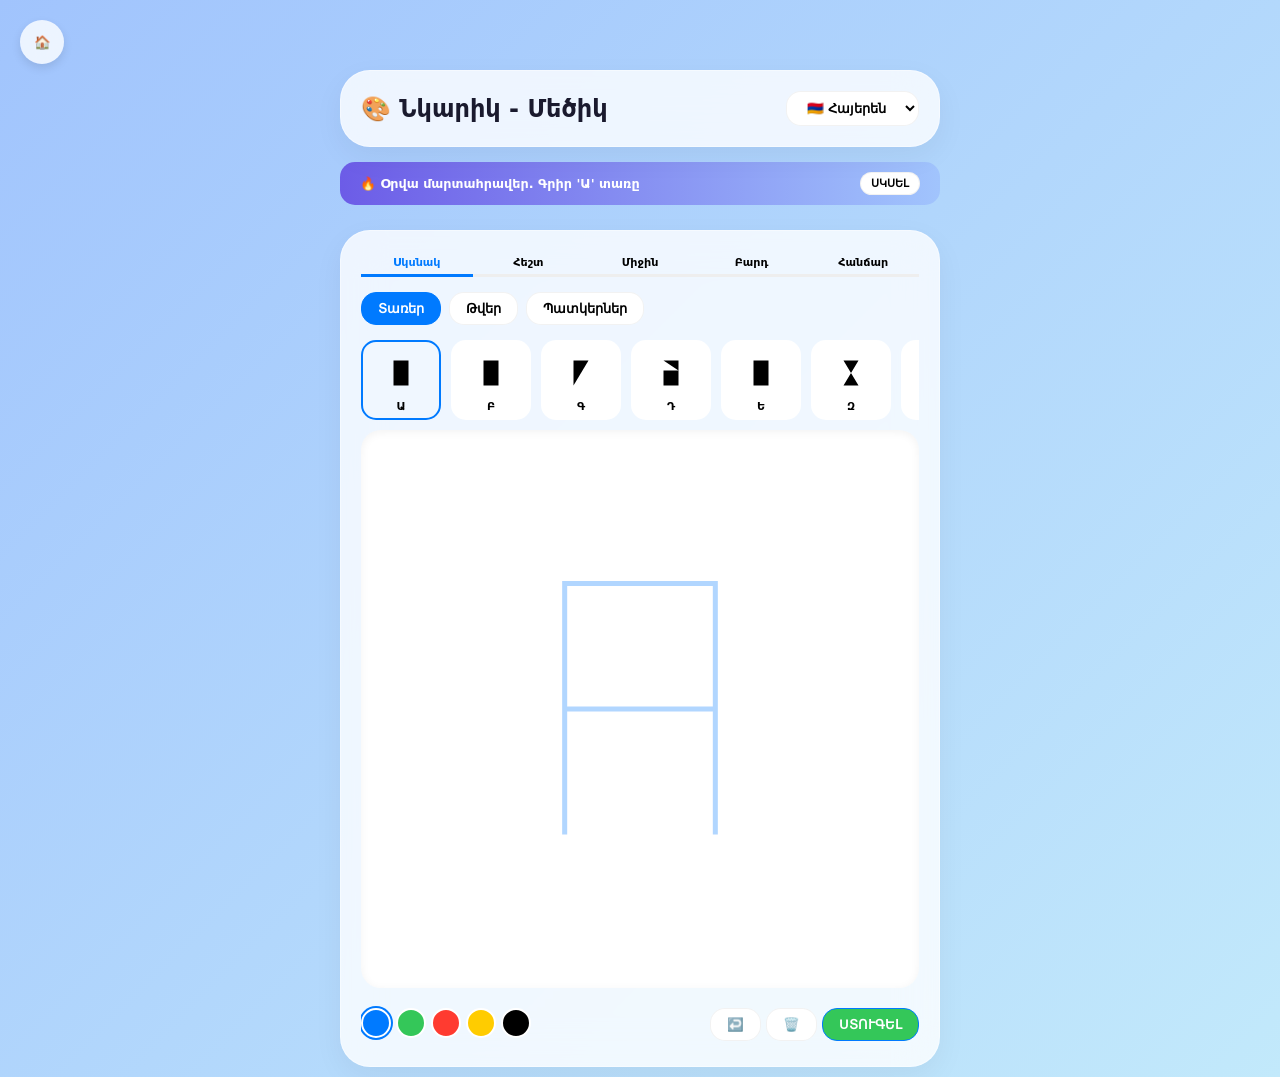
==== commit 51468016: "Reconstruct Nkarik AI into modular age-grouped architecture - Reorganized project into 4 standalone " ====
--- a/nkarik_junior.html
+++ b/nkarik_junior.html
@@ -2,95 +2,111 @@
 <html lang="hy">
 <head>
     <meta charset="UTF-8">
-    <meta name="viewport" content="width=device-width, initial-scale=1.0, maximum-scale=1.0, user-scalable=no">
-    <title>Նկարիկ Մեծիկ (5-7)</title>
-    <link rel="stylesheet" href="shared/styles.css">
+    <meta name="viewport" content="width=device-width, initial-scale=1.0, maximum-scale=1.0, user-scalable=no, viewport-fit=cover">
+    <title>🎨 Նկարիկ - Մեծիկ (5-7)</title>
     <style>
-        .canvas-wrapper {
-            background: white;
-            border-radius: 24px;
-            padding: 10px;
-            box-shadow: 0 10px 30px rgba(0,0,0,0.1);
-            margin: 15px 0;
-            width: 100%;
-            aspect-ratio: 1;
-            position: relative;
-        }
-        canvas {
-            width: 100%;
-            height: 100%;
-            border-radius: 16px;
-            touch-action: none;
-            position: absolute;
-            top: 10px;
-            left: 10px;
-            width: calc(100% - 20px);
-            height: calc(100% - 20px);
-        }
-        #guideCanvas {
-            pointer-events: none;
-            opacity: 0.25;
-        }
-        .toolbar {
+        :root {
+            --glass: rgba(255, 255, 255, 0.8);
+            --accent: #007AFF;
+            --success: #34C759;
+            --warning: #FFCC00;
+        }
+
+        * {
+            margin: 0; padding: 0; box-sizing: border-box;
+            -webkit-tap-highlight-color: transparent;
+        }
+
+        body {
+            font-family: 'Segoe UI', system-ui, sans-serif;
+            background: linear-gradient(135deg, #a1c4fd 0%, #c2e9fb 100%);
+            min-height: 100vh;
             display: flex;
-            flex-wrap: wrap;
-            gap: 8px;
-            justify-content: center;
-            margin-bottom: 15px;
-        }
-        .btn {
-            padding: 10px 15px;
-            border-radius: 20px;
-            border: none;
-            background: white;
-            cursor: pointer;
-            box-shadow: 0 2px 5px rgba(0,0,0,0.1);
-            font-size: 0.9rem;
-        }
-        .btn.active {
-            background: var(--arm-blue);
-            color: white;
-        }
-        .templates {
-            display: flex;
-            gap: 10px;
-            overflow-x: auto;
-            width: 100%;
-            padding: 5px 0;
-        }
-        .template-card {
-            min-width: 70px;
-            height: 70px;
-            background: white;
-            border-radius: 12px;
-            padding: 5px;
-            text-align: center;
-            cursor: pointer;
-            box-shadow: 0 2px 5px rgba(0,0,0,0.1);
-        }
-        .template-card svg {
-            width: 40px;
-            height: 40px;
-        }
-        .label { font-size: 0.7rem; color: #666; }
-
-        .score-overlay {
-            position: fixed;
-            inset: 0;
-            background: rgba(255,255,255,0.95);
-            display: none;
             flex-direction: column;
             align-items: center;
-            justify-content: center;
-            z-index: 2000;
+            padding: 10px;
+        }
+
+        .back-btn {
+            position: fixed; top: 20px; left: 20px;
+            width: 44px; height: 44px; border-radius: 50%;
+            background: var(--glass); border: none;
+            display: flex; align-items: center; justify-content: center;
+            cursor: pointer; z-index: 100; backdrop-filter: blur(10px);
+            box-shadow: 0 4px 10px rgba(0,0,0,0.1);
+        }
+
+        .container {
+            max-width: 600px; width: 100%;
+            margin-top: 60px;
+            display: flex; flex-direction: column; gap: 15px;
+        }
+
+        .card {
+            background: var(--glass);
+            backdrop-filter: blur(20px);
+            border-radius: 30px;
+            padding: 20px;
+            box-shadow: 0 10px 30px rgba(0,0,0,0.05);
+            border: 1px solid rgba(255,255,255,0.4);
+        }
+
+        .header { display: flex; justify-content: space-between; align-items: center; }
+        .header h1 { font-size: 1.5rem; color: #1a1a2e; }
+
+        .toolbar { display: flex; gap: 8px; overflow-x: auto; padding: 5px 0; scrollbar-width: none; }
+        .btn {
+            padding: 8px 16px; border-radius: 15px; border: 1px solid rgba(0,0,0,0.05);
+            background: white; font-weight: 600; cursor: pointer; white-space: nowrap;
+            transition: all 0.2s;
+        }
+        .btn.active { background: var(--accent); color: white; border-color: var(--accent); }
+
+        .levels { display: flex; justify-content: space-between; margin-bottom: 10px; }
+        .level-dot {
+            flex: 1; text-align: center; font-size: 0.7rem; font-weight: 700;
+            padding: 5px; cursor: pointer; border-bottom: 3px solid #eee;
+        }
+        .level-dot.active { border-color: var(--accent); color: var(--accent); }
+
+        .canvas-area {
+            position: relative; width: 100%; aspect-ratio: 1;
+            background: white; border-radius: 20px; overflow: hidden;
+            box-shadow: inset 0 2px 10px rgba(0,0,0,0.05);
+        }
+        canvas { position: absolute; inset: 0; width: 100%; height: 100%; touch-action: none; }
+        #guideCanvas { opacity: 0.25; pointer-events: none; transition: opacity 0.5s; }
+
+        .analysis-overlay {
+            position: absolute; bottom: 10px; left: 10px; right: 10px;
+            background: rgba(255,255,255,0.9); padding: 10px; border-radius: 15px;
+            font-size: 0.75rem; display: none; grid-template-columns: 1fr 1fr; gap: 5px;
+            z-index: 10;
+        }
+
+        .templates { display: flex; gap: 10px; overflow-x: auto; padding: 10px 0; }
+        .tmpl-card {
+            min-width: 80px; height: 80px; background: white; border-radius: 15px;
+            display: flex; flex-direction: column; align-items: center; justify-content: center;
+            cursor: pointer; border: 2px solid transparent; flex-shrink: 0;
+        }
+        .tmpl-card.active { border-color: var(--accent); background: #f0f7ff; }
+        .tmpl-card svg { width: 50px; height: 50px; }
+        .tmpl-card span { font-size: 0.7rem; font-weight: 700; margin-top: 2px; }
+
+        .score-panel {
+            position: fixed; inset: 0; background: rgba(0,0,0,0.8);
+            display: none; flex-direction: column; items-center; justify-content: center;
+            z-index: 1000; color: white; text-align: center; padding: 20px;
         }
         .stars { font-size: 4rem; margin: 20px 0; }
-        .result-canvas {
-            width: 256px;
-            height: 256px;
-            border-radius: 20px;
-            box-shadow: 0 10px 30px rgba(0,0,0,0.2);
-            margin-bottom: 20px;
+        .stats { font-size: 1rem; opacity: 0.9; margin-bottom: 20px; }
+
+        .challenge-banner {
+            background: linear-gradient(90deg, #6c5ce7, #a1c4fd);
+            color: white; padding: 10px 20px; border-radius: 15px;
+            font-weight: 800; font-size: 0.8rem; margin-bottom: 10px;
+            display: flex; justify-content: space-between; align-items: center;
         }
     </style>
 </head>
@@ -98,39 +114,68 @@
     <button class="back-btn" onclick="location.href='index.html'">🏠</button>
 
     <div class="container">
-        <div class="toolbar" id="langs">
-            <button class="btn active" onclick="setLanguage('hy', this)">🇦🇲 Հայերեն</button>
-            <button class="btn" onclick="setLanguage('en', this)">🇺🇸 English</button>
-            <button class="btn" onclick="setLanguage('ru', this)">🇷🇺 Русский</button>
+        <div class="card header-card">
+            <div class="header">
+                <h1>🎨 Նկարիկ - Մեծիկ</h1>
+                <select class="btn" id="langSelect" onchange="setLang(this.value)">
+                    <option value="hy">🇦🇲 Հայերեն</option>
+                    <option value="en">🇺🇸 English</option>
+                    <option value="ru">🇷🇺 Русский</option>
+                </select>
+            </div>
         </div>
 
-        <div class="toolbar" id="cats">
-            <button class="btn active" onclick="setCategory('hy_letters', this)" id="btn_hy">Տառեր</button>
-            <button class="btn" onclick="setCategory('numbers', this)" id="btn_num">Թվեր</button>
-            <button class="btn" onclick="setCategory('objects', this)" id="btn_obj">Պատկերներ</button>
+        <div class="challenge-banner" id="challengeBanner">
+            <span>🔥 Օրվա մարտահրավեր. Գրիր 'Ա' տառը</span>
+            <button class="btn" style="padding:4px 10px; font-size:0.7rem" onclick="startChallenge()">ՍԿՍԵԼ</button>
         </div>
 
-        <div class="templates" id="templateList"></div>
-
-        <div class="canvas-wrapper">
-            <canvas id="userCanvas"></canvas>
-            <canvas id="guideCanvas"></canvas>
-        </div>
-
-        <div class="toolbar">
-            <div id="palette" style="display: flex; gap: 5px;"></div>
-            <button class="btn" onclick="clearCanvas()">🗑️</button>
-            <button class="btn" style="background: var(--arm-orange); color: white; font-weight: bold;" onclick="checkMyDrawing()" id="btn_check">ՍՏՈՒԳԵԼ</button>
+        <div class="card">
+            <div class="levels">
+                <div class="level-dot active" data-lvl="0">Սկսնակ</div>
+                <div class="level-dot" data-lvl="1">Հեշտ</div>
+                <div class="level-dot" data-lvl="2">Միջին</div>
+                <div class="level-dot" data-lvl="3">Բարդ</div>
+                <div class="level-dot" data-lvl="4">Հանճար</div>
+            </div>
+
+            <div class="toolbar" id="cats">
+                <button class="btn active" data-cat="hy_letters">Տառեր</button>
+                <button class="btn" data-cat="numbers">Թվեր</button>
+                <button class="btn" data-cat="objects">Պատկերներ</button>
+            </div>
+
+            <div class="templates" id="tmplList"></div>
+
+            <div class="canvas-area">
+                <canvas id="guideCanvas"></canvas>
+                <canvas id="userCanvas"></canvas>
+                <div class="analysis-overlay" id="analysis">
+                    <div>Ճշգրտություն: <span id="valAcc">0</span>%</div>
+                    <div>Արագություն: <span id="valSpeed">0</span>մվ</div>
+                    <div>Համաչափություն: <span id="valProp">0</span>%</div>
+                    <div>Ոճ: <span id="valStyle">Normal</span></div>
+                </div>
+            </div>
+
+            <div class="toolbar" style="margin-top:15px; justify-content:space-between">
+                <div id="palette" style="display:flex; gap:5px"></div>
+                <div style="display:flex; gap:5px">
+                    <button class="btn" onclick="undo()">↩️</button>
+                    <button class="btn" onclick="clearCanvas()">🗑️</button>
+                    <button class="btn active" style="background:var(--success)" onclick="checkResult()">ՍՏՈՒԳԵԼ</button>
+                </div>
+            </div>
         </div>
     </div>
 
-    <div class="score-overlay" id="scoreOverlay">
+    <div class="score-panel" id="scorePanel">
         <h2 id="scoreTitle">Գերազանց!</h2>
-        <div class="stars" id="starDisplay">⭐⭐⭐</div>
-        <canvas class="result-canvas" id="resultCanvas" width="512" height="512"></canvas>
-        <div class="toolbar">
-            <button class="btn" onclick="closeOverlay()">Նորից</button>
-            <button class="btn" onclick="saveResult()">Պահպանել</button>
+        <div class="stars" id="starContainer">⭐⭐⭐</div>
+        <div class="stats" id="statSummary"></div>
+        <div style="display:flex; gap:10px">
+            <button class="btn" onclick="closeScore()">Փորձել նորից</button>
+            <button class="btn active" onclick="saveImage()">Պահպանել</button>
         </div>
     </div>
 
@@ -141,103 +186,151 @@
         const uCtx = uCanvas.getContext('2d', {willReadFrequently:true});
         const gCtx = gCanvas.getContext('2d');
 
-        let currentLanguage = 'hy';
-        let currentCategory = 'hy_letters';
-        let currentTemplate = null;
-        let currentColor = '#007AFF';
+        let currentLang = 'hy';
+        let currentCat = 'hy_letters';
+        let currentLvl = 0;
+        let selectedTmpl = null;
         let isDrawing = false;
-
-        const UI = {
-            hy: { check: 'ՍՏՈՒԳԵԼ', letters: 'Տառեր', numbers: 'Թվեր', objects: 'Պատկերներ', bravo: 'Գերազանց!', good: 'Լավ է', try: 'Էլի փորձիր' },
-            en: { check: 'CHECK', letters: 'Letters', numbers: 'Numbers', objects: 'Objects', bravo: 'Excellent!', good: 'Good job', try: 'Try again' },
-            ru: { check: 'ПРОВЕРИТЬ', letters: 'Буквы', numbers: 'Цифры', objects: 'Предметы', bravo: 'Отлично!', good: 'Хорошо', try: 'Попробуй еще' }
-        };
-
-        function setupCanvases() {
-            const rect = uCanvas.parentElement.getBoundingClientRect();
-            const size = rect.width - 20;
+        let points = [];
+        let history = [];
+        let color = '#007AFF';
+
+        let startTime = 0;
+        let totalTime = 0;
+
+        const LVLS = [
+            {tol: 30, guide: 0.3, name: 'Beginner'},
+            {tol: 20, guide: 0.2, name: 'Easy'},
+            {tol: 15, guide: 0.1, name: 'Medium'},
+            {tol: 10, guide: 0.05, name: 'Advanced'},
+            {tol: 5, guide: 0, name: 'Genius'}
+        ];
+
+        function init() {
+            resize();
+            renderPalette();
+            renderTmpls();
+            setLang('hy');
+
+            document.querySelectorAll('.level-dot').forEach(d => {
+                d.onclick = () => {
+                    document.querySelectorAll('.level-dot').forEach(el => el.classList.remove('active'));
+                    d.classList.add('active');
+                    currentLvl = parseInt(d.dataset.lvl);
+                    renderGuide();
+                };
+            });
+
+            document.querySelectorAll('#cats .btn').forEach(b => {
+                b.onclick = () => {
+                    document.querySelectorAll('#cats .btn').forEach(el => el.classList.remove('active'));
+                    b.classList.add('active');
+                    currentCat = b.dataset.cat;
+                    renderTmpls();
+                };
+            });
+        }
+
+        function resize() {
+            const size = uCanvas.parentElement.clientWidth;
             uCanvas.width = gCanvas.width = size;
             uCanvas.height = gCanvas.height = size;
-
-            uCtx.lineCap = 'round';
-            uCtx.lineJoin = 'round';
-            uCtx.lineWidth = 15;
-            uCtx.strokeStyle = currentColor;
-
+            uCtx.lineCap = uCtx.lineJoin = 'round';
             renderGuide();
-        }
-
-        function setLanguage(lang, el) {
-            currentLanguage = lang;
-            document.querySelectorAll('#langs .btn').forEach(b => b.classList.remove('active'));
-            el.classList.add('active');
-
-            // Update labels
-            document.getElementById('btn_hy').innerText = UI[lang].letters;
-            document.getElementById('btn_num').innerText = UI[lang].numbers;
-            document.getElementById('btn_obj').innerText = UI[lang].objects;
-            document.getElementById('btn_check').innerText = UI[lang].check;
-
-            if (lang === 'hy') currentCategory = 'hy_letters';
-            else if (lang === 'en') currentCategory = 'en_letters';
-            else if (lang === 'ru') currentCategory = 'ru_letters';
-
-            // Update cat active state
-            document.querySelectorAll('#cats .btn').forEach(b => b.classList.remove('active'));
-            if (currentCategory.includes('letters')) document.getElementById('btn_hy').classList.add('active');
-
-            renderTemplates();
-        }
-
-        function setCategory(cat, el) {
-            currentCategory = cat;
-            document.querySelectorAll('#cats .btn').forEach(b => b.classList.remove('active'));
-            el.classList.add('active');
-            renderTemplates();
-        }
-
-        function renderTemplates() {
-            const list = document.getElementById('templateList');
+            redraw();
+        }
+
+        function renderPalette() {
+            const pal = document.getElementById('palette');
+            ['#007AFF', '#34C759', '#FF3B30', '#FFCC00', '#000000'].forEach(c => {
+                const d = document.createElement('div');
+                d.style.width='30px'; d.style.height='30px'; d.style.borderRadius='50%';
+                d.style.background = c; d.style.cursor='pointer'; d.style.border='2px solid white';
+                if(c===color) d.style.boxShadow='0 0 0 2px var(--accent)';
+                d.onclick = () => {
+                    color = c;
+                    document.querySelectorAll('#palette div').forEach(el=>el.style.boxShadow='none');
+                    d.style.boxShadow='0 0 0 2px var(--accent)';
+                };
+                pal.appendChild(d);
+            });
+        }
+
+        function renderTmpls() {
+            const list = document.getElementById('tmplList');
             list.innerHTML = '';
-            const filtered = GUIDED_TEMPLATES.filter(t => t.cat === currentCategory);
-
-            filtered.forEach(t => {
+            const items = GUIDED_TEMPLATES.filter(t => t.cat === currentCat || (currentCat === 'objects' && t.cat === 'objects'));
+            items.forEach(t => {
                 const card = document.createElement('div');
-                card.className = 'template-card';
-                card.innerHTML = `${t.svg}<div class="label">${t.label[currentLanguage]}</div>`;
+                card.className = `tmpl-card ${selectedTmpl?.id===t.id?'active':''}`;
+                card.innerHTML = `${t.svg}<span>${t.label[currentLang]}</span>`;
                 card.onclick = () => {
-                    currentTemplate = t;
+                    selectedTmpl = t;
+                    document.querySelectorAll('.tmpl-card').forEach(el=>el.classList.remove('active'));
+                    card.classList.add('active');
                     renderGuide();
                     clearCanvas();
+                    speak(t.label[currentLang]);
                 };
                 list.appendChild(card);
             });
-
-            if (!currentTemplate && filtered.length > 0) {
-                currentTemplate = filtered[0];
+            if(!selectedTmpl && items.length > 0) {
+                selectedTmpl = items[0];
                 renderGuide();
             }
         }
 
         function renderGuide() {
-            gCtx.clearRect(0, 0, gCanvas.width, gCanvas.height);
-            if (!currentTemplate) return;
-
-            const p = new Path2D(currentTemplate.path);
-            gCtx.save();
+            gCtx.clearRect(0,0,gCanvas.width,gCanvas.height);
+            if(!selectedTmpl) return;
+            const pStr = selectedTmpl.path || getPathTemplate(selectedTmpl.id);
+            if(!pStr) return;
+            const p2d = new Path2D(pStr);
             const margin = gCanvas.width * 0.05;
             const scale = gCanvas.width * 0.9 / 100;
+            gCtx.save();
             gCtx.translate(margin, margin);
             gCtx.scale(scale, scale);
             gCtx.strokeStyle = '#007AFF';
             gCtx.lineWidth = 1;
-            gCtx.stroke(p);
+            gCtx.stroke(p2d);
             gCtx.restore();
-        }
-
-        function clearCanvas() {
-            uCtx.clearRect(0, 0, uCanvas.width, uCanvas.height);
-        }
+
+            gCanvas.style.opacity = LVLS[currentLvl].guide;
+            if(currentLvl === 4) { // Genius: show and fade
+                gCanvas.style.opacity = 0.5;
+                setTimeout(() => gCanvas.style.opacity = 0, 1000);
+            }
+        }
+
+        uCanvas.onmousedown = uCanvas.ontouchstart = (e) => {
+            if(e.type==='touchstart') e.preventDefault();
+            isDrawing = true;
+            points = [getPos(e)];
+            if(startTime === 0) startTime = performance.now();
+        };
+
+        window.onmousemove = window.ontouchmove = (e) => {
+            if(!isDrawing) return;
+            const p = getPos(e);
+            uCtx.beginPath();
+            uCtx.strokeStyle = color;
+            uCtx.lineWidth = 10;
+            uCtx.moveTo(points[points.length-1].x, points[points.length-1].y);
+            uCtx.lineTo(p.x, p.y);
+            uCtx.stroke();
+            points.push(p);
+        };
+
+        window.onmouseup = window.ontouchend = () => {
+            if(!isDrawing) return;
+            isDrawing = false;
+            if(points.length > 1) {
+                history.push({pts: [...points], c: color});
+                totalTime += (performance.now() - startTime);
+                startTime = 0;
+            }
+        };
 
         function getPos(e) {
             const rect = uCanvas.getBoundingClientRect();
@@ -246,137 +339,138 @@
             return { x: cx - rect.left, y: cy - rect.top };
         }
 
-        uCanvas.onmousedown = uCanvas.ontouchstart = (e) => {
-            if (e.type === 'touchstart') e.preventDefault();
-            isDrawing = true;
-            const pos = getPos(e);
-            uCtx.beginPath();
-            uCtx.moveTo(pos.x, pos.y);
-        };
-        window.onmousemove = window.ontouchmove = (e) => {
-            if (!isDrawing) return;
-            const pos = getPos(e);
-            uCtx.lineTo(pos.x, pos.y);
-            uCtx.stroke();
-        };
-        window.onmouseup = window.ontouchend = () => { isDrawing = false; };
-
-        function checkAccuracy() {
-            const tempCanvas = document.createElement('canvas');
-            tempCanvas.width = uCanvas.width;
-            tempCanvas.height = uCanvas.height;
-            const tCtx = tempCanvas.getContext('2d');
-
+        function clearCanvas() { history = []; redraw(); totalTime = 0; }
+        function undo() { history.pop(); redraw(); }
+
+        function redraw() {
+            uCtx.clearRect(0,0,uCanvas.width,uCanvas.height);
+            history.forEach(h => {
+                uCtx.beginPath();
+                uCtx.strokeStyle = h.c;
+                uCtx.lineWidth = 10;
+                uCtx.moveTo(h.pts[0].x, h.pts[0].y);
+                h.pts.forEach(p => uCtx.lineTo(p.x, p.y));
+                uCtx.stroke();
+            });
+        }
+
+        function checkResult() {
+            if(!selectedTmpl) return;
+            const acc = calculateAccuracy();
+            const speed = Math.round(totalTime);
+            const prop = calculateProportions();
+            const style = speed < 1000 ? "Fast" : (speed > 5000 ? "Careful" : "Normal");
+
+            document.getElementById('valAcc').innerText = acc;
+            document.getElementById('valSpeed').innerText = speed;
+            document.getElementById('valProp').innerText = prop;
+            document.getElementById('valStyle').innerText = style;
+            document.getElementById('analysis').style.display = 'grid';
+
+            showScore(acc, speed, prop);
+        }
+
+        function calculateAccuracy() {
+            const tCanvas = document.createElement('canvas');
+            tCanvas.width = uCanvas.width; tCanvas.height = uCanvas.height;
+            const tCtx = tCanvas.getContext('2d');
             const margin = uCanvas.width * 0.05;
             const scale = uCanvas.width * 0.9 / 100;
-            tCtx.translate(margin, margin);
-            tCtx.scale(scale, scale);
-
-            const p = new Path2D(currentTemplate.path);
+            tCtx.translate(margin, margin); tCtx.scale(scale, scale);
+            const pStr = selectedTmpl.path || getPathTemplate(selectedTmpl.id);
+            const p2d = new Path2D(pStr);
+            tCtx.lineWidth = LVLS[currentLvl].tol / scale;
             tCtx.strokeStyle = '#000';
-            tCtx.lineWidth = 15 / scale;
-            tCtx.lineCap = 'round';
-            tCtx.stroke(p);
-
-            const guideData = tCtx.getImageData(0, 0, uCanvas.width, uCanvas.height).data;
-            const userData = uCtx.getImageData(0, 0, uCanvas.width, uCanvas.height).data;
-
-            let guidePixels = 0, covered = 0;
-            for (let i = 3; i < guideData.length; i += 4) {
-                if (guideData[i] > 10) {
-                    guidePixels++;
-                    if (userData[i] > 10) covered++;
-                }
+            tCtx.stroke(p2d);
+
+            const gData = tCtx.getImageData(0,0,uCanvas.width, uCanvas.height).data;
+            const uData = uCtx.getImageData(0,0,uCanvas.width, uCanvas.height).data;
+            let gPix = 0, covered = 0;
+            for(let i=3; i<gData.length; i+=4) {
+                if(gData[i]>10) { gPix++; if(uData[i]>10) covered++; }
             }
-            return guidePixels > 0 ? (covered / guidePixels) * 100 : 0;
-        }
-
-        function checkMyDrawing() {
-            const score = checkAccuracy();
-            const starDisplay = document.getElementById('starDisplay');
+            return gPix > 0 ? Math.round((covered/gPix)*100) : 0;
+        }
+
+        function calculateProportions() {
+            // Find bounds of user drawing
+            let minX = Infinity, minY = Infinity, maxX = -Infinity, maxY = -Infinity;
+            history.forEach(h => h.pts.forEach(p => {
+                minX = Math.min(minX, p.x); minY = Math.min(minY, p.y);
+                maxX = Math.max(maxX, p.x); maxY = Math.max(maxY, p.y);
+            }));
+            if(minX === Infinity) return 0;
+            const uW = maxX - minX; const uH = maxY - minY;
+            const aspect = uW / (uH || 1);
+
+            // Standard aspect for templates is 1 (100x100)
+            const diff = Math.abs(1 - aspect);
+            return Math.max(0, Math.round(100 - (diff * 50)));
+        }
+
+        function showScore(acc, speed, prop) {
+            const panel = document.getElementById('scorePanel');
+            const stars = document.getElementById('starContainer');
             const title = document.getElementById('scoreTitle');
-
-            if (score >= 80) {
-                starDisplay.innerText = '⭐⭐⭐';
-                title.innerText = UI[currentLanguage].bravo;
-            } else if (score >= 50) {
-                starDisplay.innerText = '⭐⭐';
-                title.innerText = UI[currentLanguage].good;
-            } else {
-                starDisplay.innerText = '⭐';
-                title.innerText = UI[currentLanguage].try;
-            }
-
-            renderResult(score);
-            document.getElementById('scoreOverlay').style.display = 'flex';
-        }
-
-        function renderResult(score) {
-            const rc = document.getElementById('resultCanvas');
-            const rctx = rc.getContext('2d');
-
-            let bg = '#E8F5E9';
-            if (score < 50) bg = '#FFEBEE';
-            else if (score < 80) bg = '#FFFDE7';
-
-            rctx.fillStyle = bg;
-            rctx.fillRect(0, 0, 512, 512);
-
-            const p = new Path2D(currentTemplate.path);
-            rctx.save();
-            rctx.translate(51, 51);
-            rctx.scale(4.1, 4.1);
-
-            rctx.strokeStyle = currentColor;
-            rctx.lineWidth = 5;
-
-            const isClosed = currentTemplate.path.toUpperCase().includes(' Z') || currentTemplate.path.toUpperCase().endsWith('Z');
-            if (isClosed) {
-                rctx.fillStyle = currentColor + '44';
-                rctx.fill(p);
-            }
-            rctx.stroke(p);
-
-            if (score >= 80) {
-                for(let i=0; i<20; i++) {
-                    rctx.fillStyle = '#FFD700';
-                    rctx.beginPath();
-                    rctx.arc(Math.random()*100, Math.random()*100, 1, 0, Math.PI*2);
-                    rctx.fill();
-                }
-            }
-            rctx.restore();
-        }
-
-        function closeOverlay() { document.getElementById('scoreOverlay').style.display = 'none'; }
-
-        function saveResult() {
-            const rc = document.getElementById('resultCanvas');
+            const summary = document.getElementById('statSummary');
+
+            let starCount = 1;
+            if(acc > 80 && prop > 70) starCount = 3;
+            else if(acc > 50) starCount = 2;
+
+            stars.innerText = '⭐'.repeat(starCount);
+            title.innerText = starCount === 3 ? "Հիանալի է!" : (starCount === 2 ? "Լավ է!" : "Էլի փորձիր");
+            summary.innerText = `Ճշգրտություն: ${acc}% | Ժամանակ: ${speed}մվ`;
+
+            panel.style.display = 'flex';
+            speak(title.innerText);
+        }
+
+        function closeScore() { document.getElementById('scorePanel').style.display = 'none'; clearCanvas(); }
+
+        function saveImage() {
+            const c = document.createElement('canvas');
+            c.width = uCanvas.width; c.height = uCanvas.height;
+            const ctx = c.getContext('2d');
+            ctx.fillStyle = '#fff'; ctx.fillRect(0,0,c.width,c.height);
+            ctx.drawImage(uCanvas, 0, 0);
             const link = document.createElement('a');
-            link.download = 'nkarik-junior.png';
-            link.href = rc.toDataURL('image/png');
+            link.download = 'nkarik_trace.png';
+            link.href = c.toDataURL();
             link.click();
         }
 
-        window.onresize = () => {
-            const data = uCtx.getImageData(0, 0, uCanvas.width, uCanvas.height);
-            setupCanvases();
-            uCtx.putImageData(data, 0, 0);
-        };
-
-        document.addEventListener('DOMContentLoaded', () => {
-            requestAnimationFrame(() => {
-                setupCanvases();
-                const pal = document.getElementById('palette');
-                ['#FF3B30', '#34C759', '#007AFF', '#FFCC00', '#000000'].forEach(c => {
-                    const d = document.createElement('div');
-                    d.style.width = '40px'; d.style.height = '40px'; d.style.borderRadius = '50%'; d.style.background = c; d.style.cursor = 'pointer';
-                    d.onclick = () => { currentColor = c; uCtx.strokeStyle = c; };
-                    pal.appendChild(d);
-                });
-                renderTemplates();
-            });
-        });
+        function setLang(l) {
+            currentLang = l;
+            const UI = {
+                hy: {trace:'Տառեր', nums:'Թվեր', obj:'Պատկերներ', check:'ՍՏՈՒԳԵԼ'},
+                en: {trace:'Letters', nums:'Numbers', obj:'Objects', check:'CHECK'},
+                ru: {trace:'Буквы', nums:'Цифры', obj:'Предметы', check:'ПРОВЕРИТЬ'}
+            };
+            const labels = UI[l];
+            document.querySelectorAll('#cats .btn')[0].innerText = labels.trace;
+            document.querySelectorAll('#cats .btn')[1].innerText = labels.nums;
+            document.querySelectorAll('#cats .btn')[2].innerText = labels.obj;
+            renderTmpls();
+        }
+
+        function speak(text) {
+            if(!window.speechSynthesis) return;
+            const u = new SpeechSynthesisUtterance(text);
+            u.lang = currentLang === 'hy' ? 'hy-AM' : (currentLang === 'ru' ? 'ru-RU' : 'en-US');
+            window.speechSynthesis.speak(u);
+        }
+
+        function startChallenge() {
+            currentCat = 'hy_letters';
+            selectedTmpl = GUIDED_TEMPLATES.find(t => t.id === 'hy_A');
+            renderTmpls();
+            renderGuide();
+            clearCanvas();
+        }
+
+        window.onresize = resize;
+        document.addEventListener('DOMContentLoaded', init);
     </script>
 </body>
 </html>
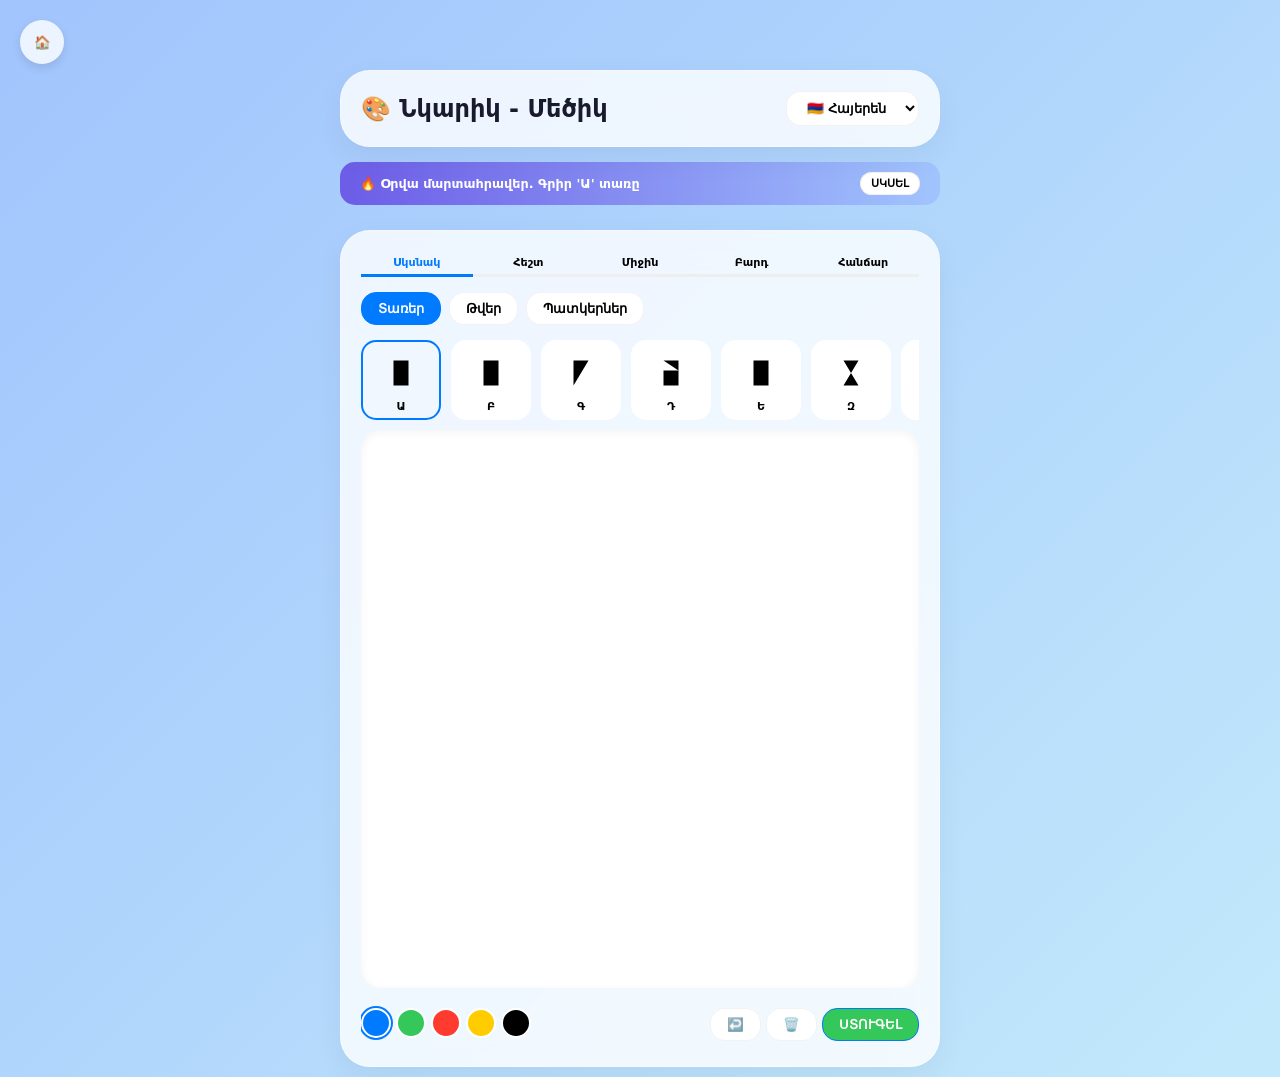
==== commit ddd44e44: "Reconstruct Nkarik AI into modular age-grouped architecture. - Implemented 4 standalone modules: Kid" ====
--- a/nkarik_junior.html
+++ b/nkarik_junior.html
@@ -180,6 +180,7 @@
     </div>
 
     <script src="shared/templates.js"></script>
+    <script src="shared/recognition.js"></script>
     <script>
         const uCanvas = document.getElementById('userCanvas');
         const gCanvas = document.getElementById('guideCanvas');
@@ -233,9 +234,13 @@
 
         function resize() {
             const size = uCanvas.parentElement.clientWidth;
+            if (uCanvas.width === size && uCanvas.height === size) return;
+
+            const data = uCtx.getImageData(0, 0, uCanvas.width, uCanvas.height);
             uCanvas.width = gCanvas.width = size;
             uCanvas.height = gCanvas.height = size;
             uCtx.lineCap = uCtx.lineJoin = 'round';
+            uCtx.putImageData(data, 0, 0);
             renderGuide();
             redraw();
         }
@@ -326,9 +331,17 @@
             if(!isDrawing) return;
             isDrawing = false;
             if(points.length > 1) {
-                history.push({pts: [...points], c: color});
+                const currentStroke = [...points];
+                history.push({pts: currentStroke, c: color});
                 totalTime += (performance.now() - startTime);
                 startTime = 0;
+
+                // Real-time recognition suggestion
+                if (currentCat !== 'objects') {
+                    const strokes = history.map(h => h.pts);
+                    const result = LetterNumberEngine.recognize(strokes);
+                    // result && result.confidence > 0.5
+                }
             }
         };
 
@@ -355,8 +368,22 @@
         }
 
         function checkResult() {
-            if(!selectedTmpl) return;
-            const acc = calculateAccuracy();
+            if(!selectedTmpl && history.length === 0) return;
+
+            let acc = 0;
+            if (selectedTmpl) {
+                acc = calculateAccuracy();
+            } else {
+                // Try to recognize what was drawn if no template selected
+                const strokes = history.map(h => h.pts);
+                const rec = SmartOutlineEngine.recognize(strokes, GUIDED_TEMPLATES);
+                if (rec) {
+                    selectedTmpl = rec.template;
+                    acc = Math.round(rec.confidence * 100);
+                    renderGuide();
+                }
+            }
+
             const speed = Math.round(totalTime);
             const prop = calculateProportions();
             const style = speed < 1000 ? "Fast" : (speed > 5000 ? "Careful" : "Normal");
@@ -374,22 +401,33 @@
             const tCanvas = document.createElement('canvas');
             tCanvas.width = uCanvas.width; tCanvas.height = uCanvas.height;
             const tCtx = tCanvas.getContext('2d');
-            const margin = uCanvas.width * 0.05;
-            const scale = uCanvas.width * 0.9 / 100;
-            tCtx.translate(margin, margin); tCtx.scale(scale, scale);
-            const pStr = selectedTmpl.path || getPathTemplate(selectedTmpl.id);
+
+            const pStr = getPathTemplate(selectedTmpl.id);
+            if (!pStr) return 0;
+
             const p2d = new Path2D(pStr);
-            tCtx.lineWidth = LVLS[currentLvl].tol / scale;
+            const margin = tCanvas.width * 0.05;
+            const scale = tCanvas.width * 0.9 / 100;
+
+            tCtx.save();
+            tCtx.translate(margin, margin);
+            tCtx.scale(scale, scale);
+            tCtx.lineWidth = (LVLS[currentLvl].tol || 10) / scale;
             tCtx.strokeStyle = '#000';
             tCtx.stroke(p2d);
-
-            const gData = tCtx.getImageData(0,0,uCanvas.width, uCanvas.height).data;
-            const uData = uCtx.getImageData(0,0,uCanvas.width, uCanvas.height).data;
+            tCtx.restore();
+
+            const gData = tCtx.getImageData(0, 0, tCanvas.width, tCanvas.height).data;
+            const uData = uCtx.getImageData(0, 0, uCanvas.width, uCanvas.height).data;
+
             let gPix = 0, covered = 0;
             for(let i=3; i<gData.length; i+=4) {
-                if(gData[i]>10) { gPix++; if(uData[i]>10) covered++; }
+                if(gData[i] > 10) {
+                    gPix++;
+                    if(uData[i] > 10) covered++;
+                }
             }
-            return gPix > 0 ? Math.round((covered/gPix)*100) : 0;
+            return gPix > 0 ? Math.round((covered / gPix) * 100) : 0;
         }
 
         function calculateProportions() {
